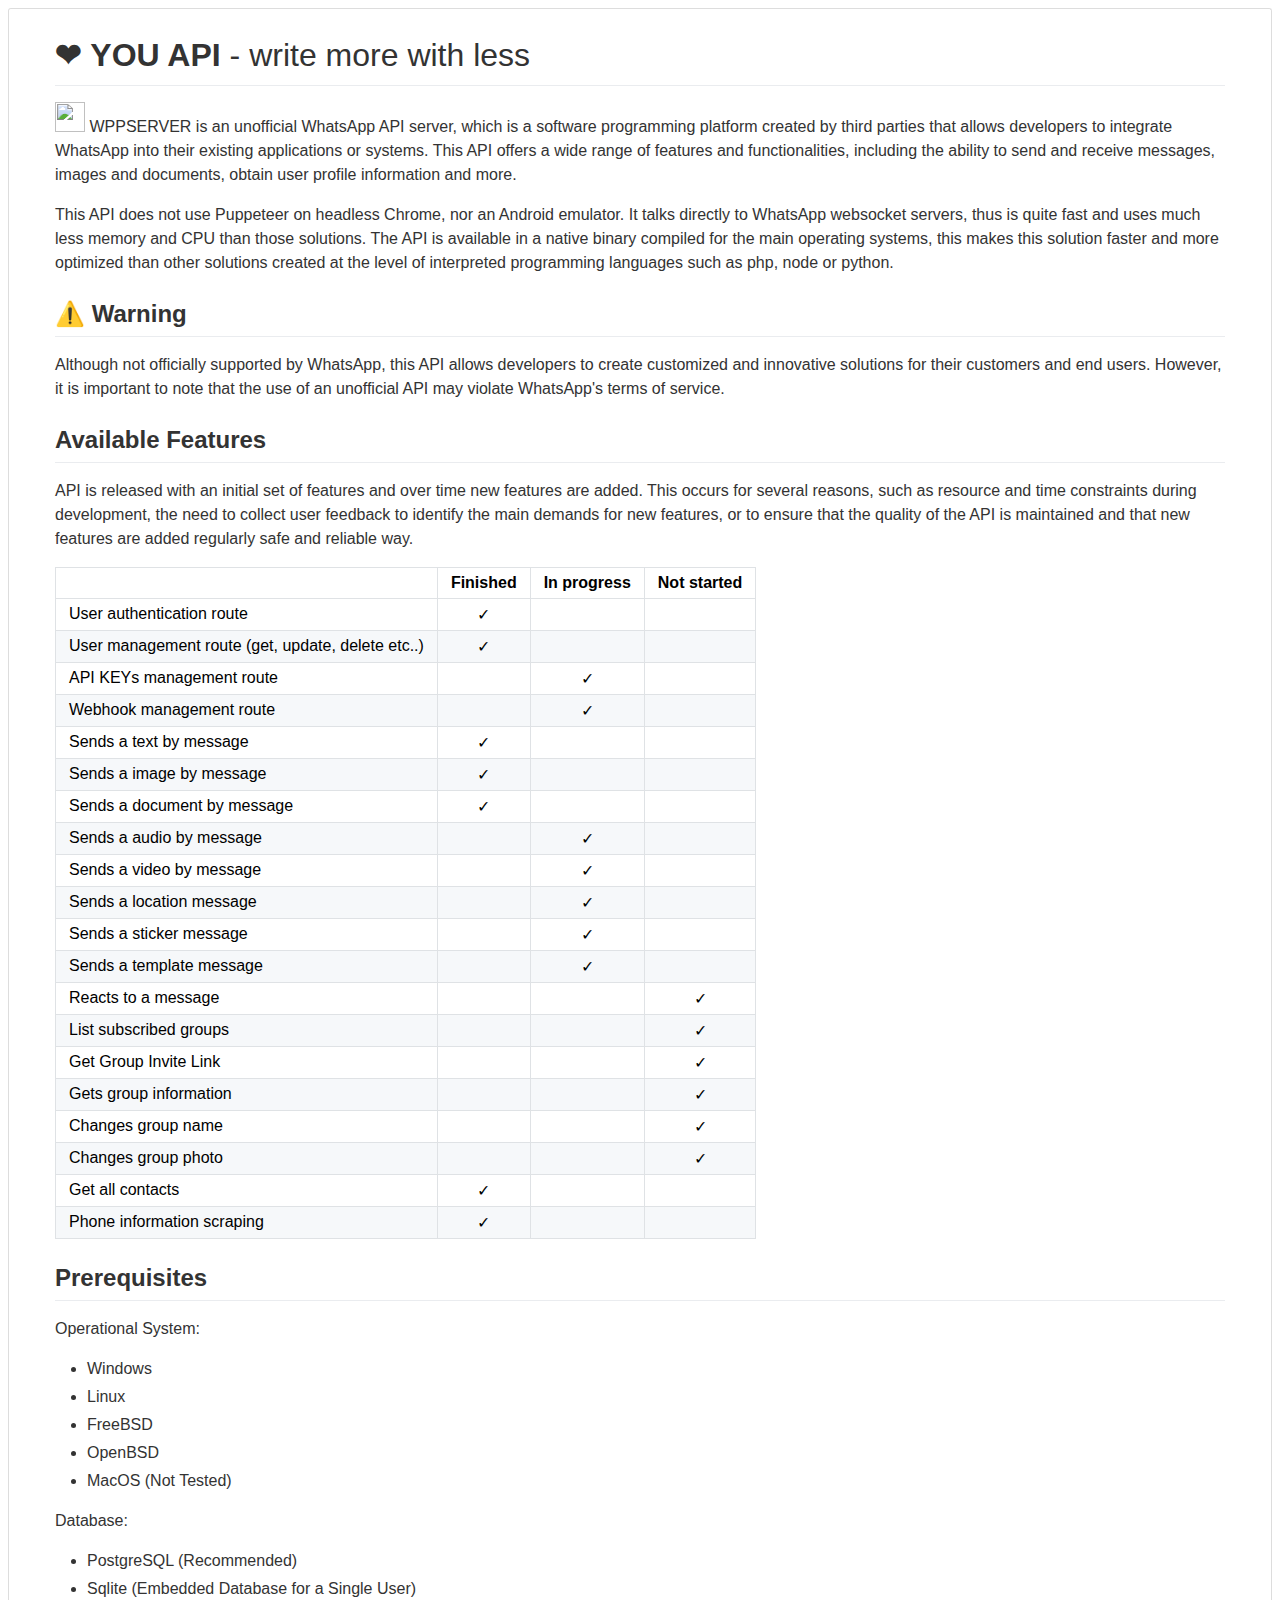
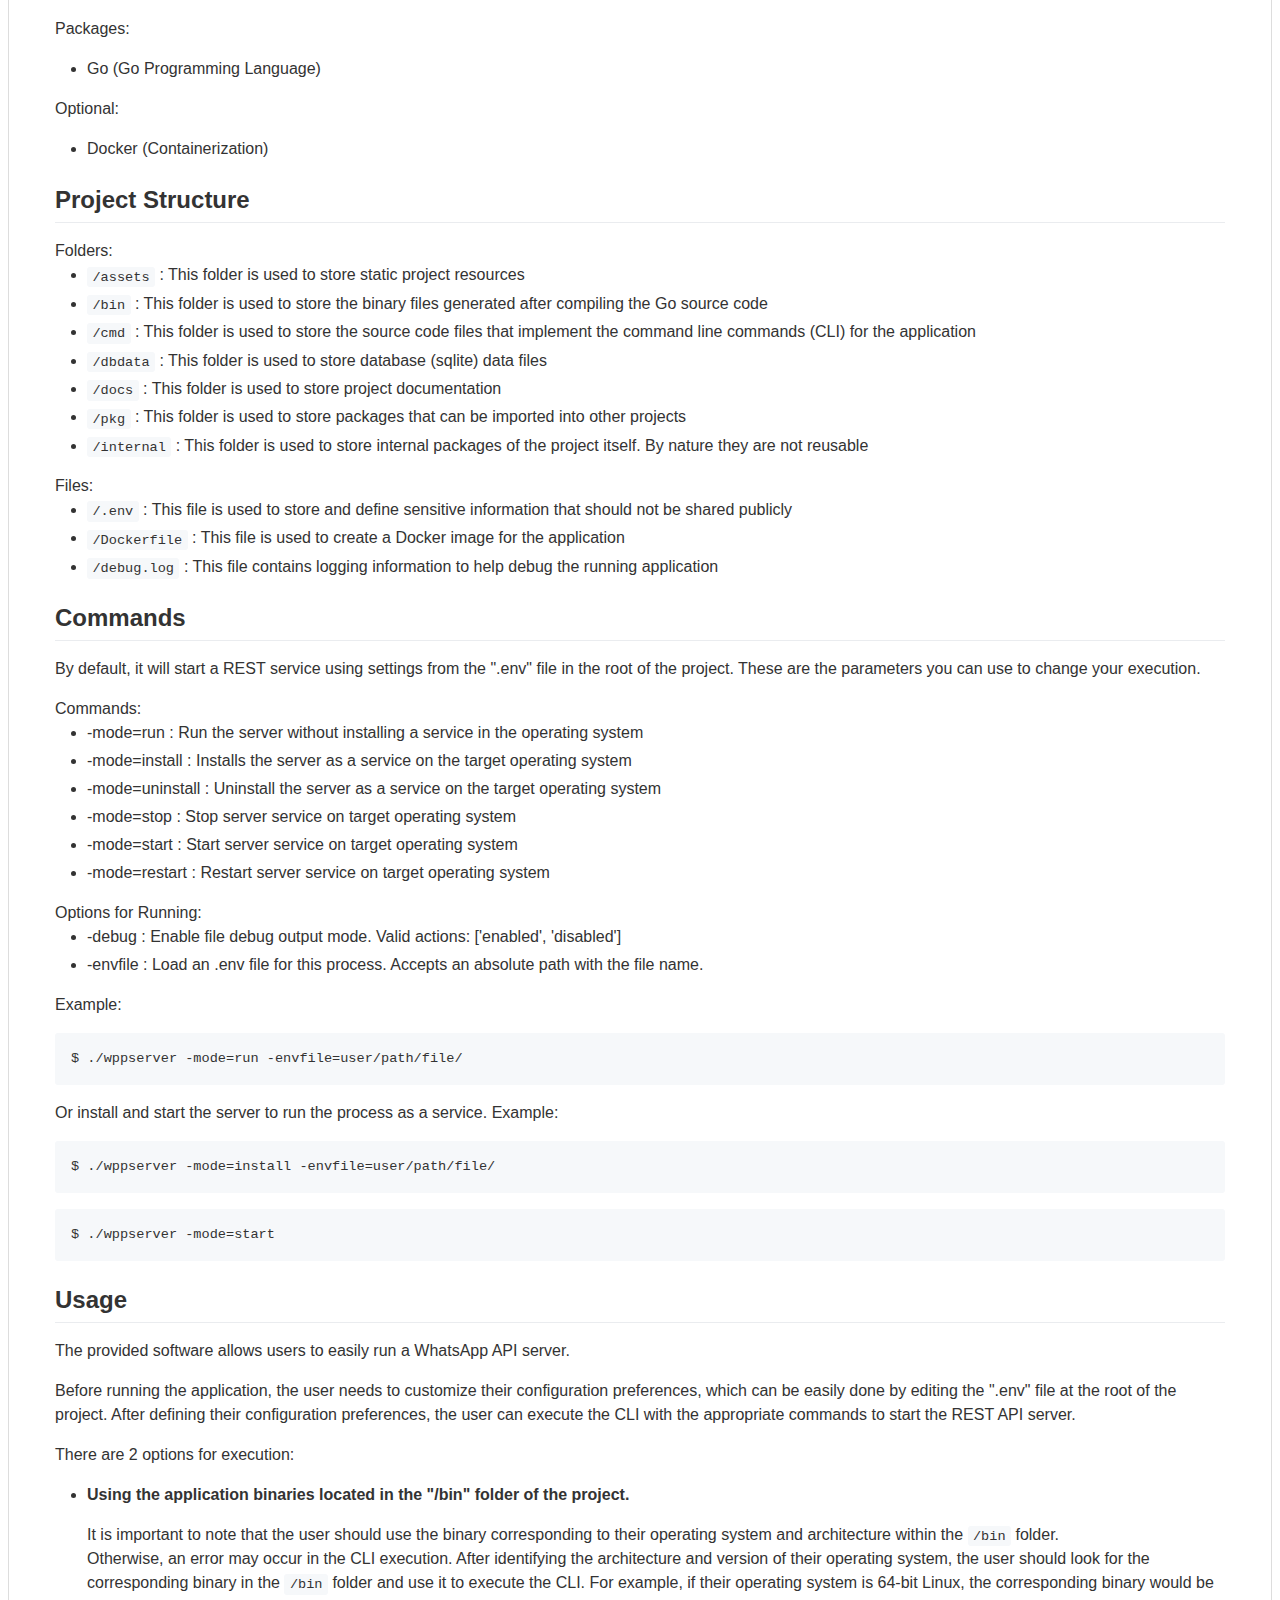
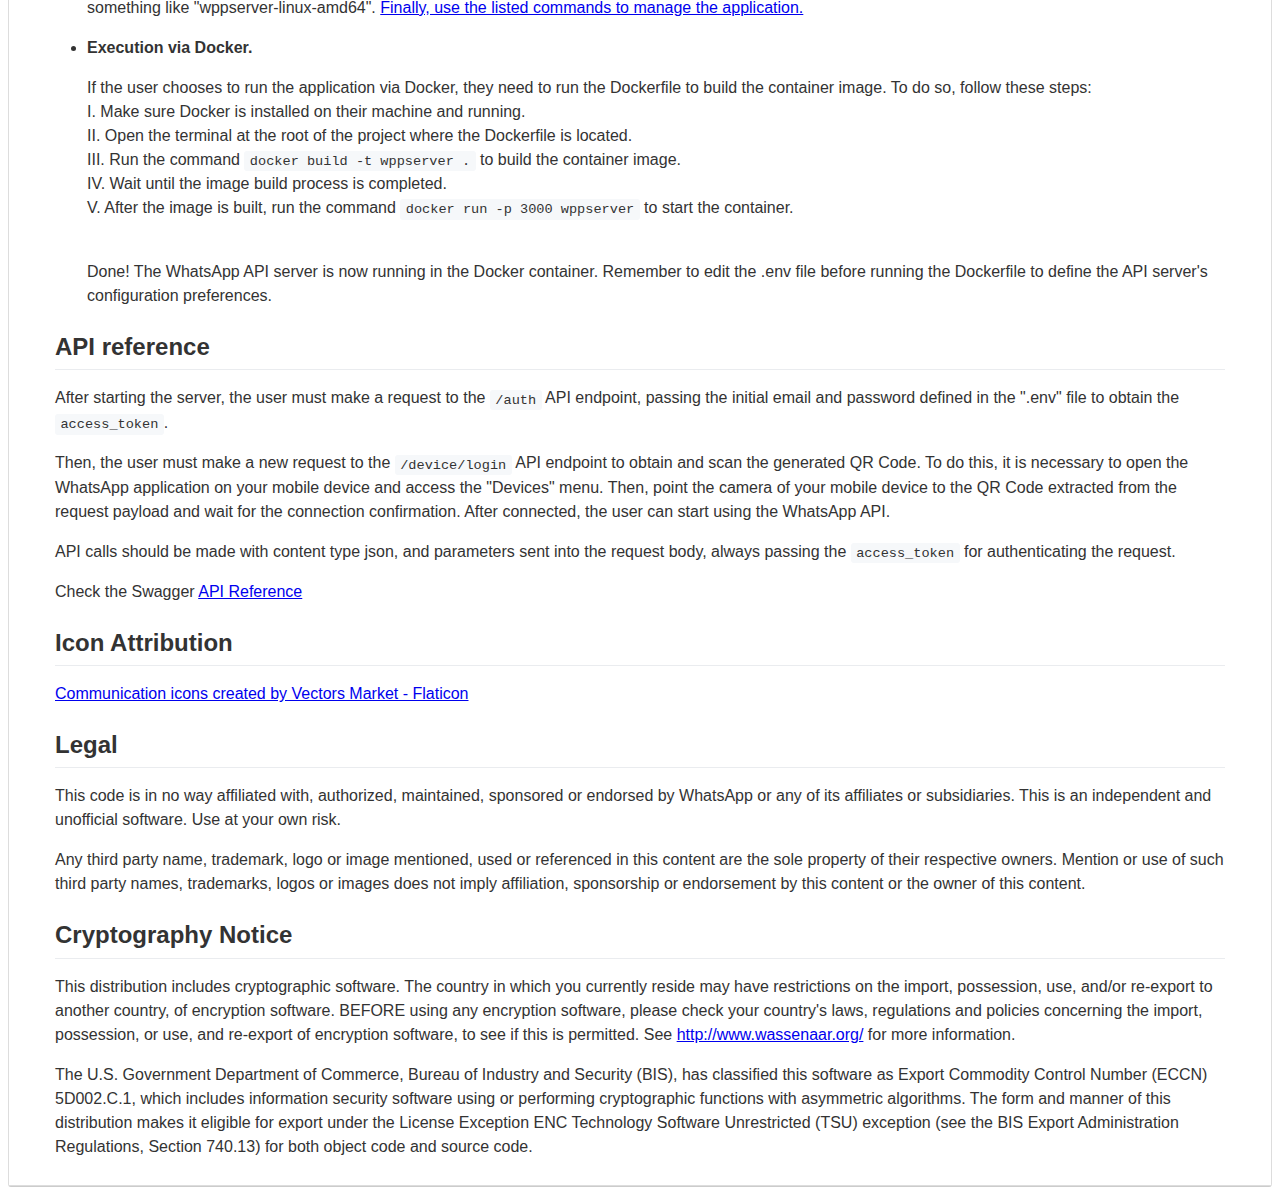
==== docs/index.html @ bceed8a9 "first commit" ====
<html>
<body>
<!-- ?xml version='1.0' encoding='UTF-8'? -->
<link href="./files/css/github-md.css" rel="stylesheet"/>
<link rel="icon" type="image/x-icon" href="./files/img/favicon.ico">
<meta charset="utf-8" content="text/html"/>
<div class="gist">
	<style class="formula-style">
		svg.gh-md-to-html-formula {
		fill: black;
		}
	</style>
	<div class="gist-file">
		<!-- This is the class that is responsible for the boxing! -->
		<div class="gist-data">
			<div class="js-gist-file-update-container js-task-list-container file-box">
				<div class="file" id="user-content-article-README">
					<div class="Box-body readme blob js-code-block-container p-5 p-xl-6" id="user-content-file-docker-image-pull-md-readme" style="margin-left: 40px; margin-right: 40px; margin-top: 20px; margin-bottom: 20px">
						<article class="markdown-body entry-content container-lg" itemprop="text">
							<h1 id="user-content-wppserver" style="font-weight: 800;">
								<a aria-hidden="true" class="anchor" href="#user-content-wppserver" id="user-content-wppserver" name="user-content-wppserver"><span aria-hidden="true" class="octicon octicon-link"></span></a>❤ YOU API <span style="font-weight: 300;"> - write more with less</span>
							</h1>
							<p><a href="./files/img/favicon.ico" rel="noopener noreferrer" target="_blank"><img src="./files/img/favicon.ico" style="max-width:100%; max-height: 512px;" width="30"/></a> WPPSERVER is an unofficial WhatsApp API server, which is a software programming platform created by third parties that allows developers to integrate WhatsApp into their existing applications or systems. This API offers a wide range of features and functionalities, including the ability to send and receive messages, images and documents, obtain user profile information and more.
							</p>
							<p>This API does not use Puppeteer on headless Chrome, nor an Android emulator. It talks directly to WhatsApp websocket servers, thus is quite fast and uses much less memory and CPU than those solutions. The API is available in a native binary compiled for the main operating systems, this makes this solution faster and more optimized than other solutions created at the level of interpreted programming languages such as php, node or python.
							</p>
							<h2 id="user-content-ezf3weaa2uhg9u52fwkic-warning">
								<a aria-hidden="true" class="anchor" href="#user-content-ezf3weaa2uhg9u52fwkic-warning" id="user-content-ezf3weaa2uhg9u52fwkic-warning" name="user-content-ezf3weaa2uhg9u52fwkic-warning"><span aria-hidden="true" class="octicon octicon-link"></span></a>⚠️ Warning
							</h2>
							<p>Although not officially supported by WhatsApp, this API allows developers to create customized and innovative solutions for their customers and end users. However, it is important to note that the use of an unofficial API may violate WhatsApp's terms of service.</p>
							<h2 id="user-content-available-endpoints">
								<a aria-hidden="true" class="anchor" href="#user-content-available-endpoints" id="user-content-available-endpoints" name="user-content-available-endpoints"><span aria-hidden="true" class="octicon octicon-link"></span></a>Available Features
							</h2>
							<p>API is released with an initial set of features and over time new features are added. This occurs for several reasons, such as resource and time constraints during development, the need to collect user feedback to identify the main demands for new features, or to ensure that the quality of the API is maintained and that new features are added regularly safe and reliable way.</p>
							<table>
								<thead>
								<tr>
									<th></th>
									<th>Finished</th>
									<th>In progress</th>
									<th>Not started</th>
								</tr>	</thead>	<tbody>	<tr>
									<td>User authentication route</td>
									<td style="text-align:center">✓</td>
									<td style="text-align:center"></td>
									<td style="text-align:center"></td>
								</tr>
								<tr>
									<td>User management route (get, update, delete etc..)</td>
									<td style="text-align:center">✓</td>
									<td style="text-align:center"></td>
									<td style="text-align:center"></td>
								</tr>
								<tr>
									<td>API KEYs management route</td>
									<td style="text-align:center"></td>
									<td style="text-align:center">✓</td>
									<td style="text-align:center"></td>
								</tr>
								<tr>
									<td>Webhook&nbsp;management route</td>
									<td style="text-align:center"></td>
									<td style="text-align:center">✓</td>
									<td style="text-align:center"><br></td>
								</tr>
								<tr>
									<td>Sends a text by message<br></td>
									<td style="text-align:center">✓</td>
									<td style="text-align:center"></td>
									<td style="text-align:center"></td>
								</tr>
								<tr>
									<td>Sends a image by message<br></td>
									<td style="text-align:center">✓</td>
									<td style="text-align:center"></td>
									<td style="text-align:center"></td>
								</tr>
								<tr>
									<td>Sends a document by message<br></td>
									<td style="text-align:center">✓</td>
									<td style="text-align:center"></td>
									<td style="text-align:center"></td>
								</tr>
								<tr>
									<td>Sends a audio by message</td>
									<td style="text-align:center"></td>
									<td style="text-align:center">✓</td>
									<td style="text-align:center"></td>
								</tr>
								<tr>
									<td>Sends a video by message</td>
									<td style="text-align:center"></td>
									<td style="text-align:center">✓</td>
									<td style="text-align:center"></td>
								</tr>
								<tr>
									<td>Sends a location message</td>
									<td style="text-align:center"></td>
									<td style="text-align:center">✓</td>
									<td style="text-align:center"></td>
								</tr>
								<tr>
									<td>Sends a sticker message</td>
									<td style="text-align:center"></td>
									<td style="text-align:center">✓</td>
									<td style="text-align:center"></td>
								</tr>
								<tr>
									<td>Sends a template message</td>
									<td style="text-align:center"></td>
									<td style="text-align:center">✓</td>
									<td style="text-align:center"></td>
								</tr>
								<tr>
									<td>Reacts to a message</td>
									<td style="text-align:center"></td>
									<td style="text-align:center"></td>
									<td style="text-align:center">✓</td>
								</tr>
								<tr>
									<td>List subscribed groups</td>
									<td style="text-align:center"></td>
									<td style="text-align:center"></td>
									<td style="text-align:center">✓</td>
								</tr>
								<tr>
									<td>Get Group Invite Link</td>
									<td style="text-align:center"></td>
									<td style="text-align:center"></td>
									<td style="text-align:center">✓</td>
								</tr>
								<tr>
									<td>Gets group information</td>
									<td style="text-align:center"></td>
									<td style="text-align:center"></td>
									<td style="text-align:center">✓</td>
								</tr>
								<tr>
									<td>Changes group name</td>
									<td style="text-align:center"></td>
									<td style="text-align:center"></td>
									<td style="text-align:center">✓</td>
								</tr>
								<tr>
									<td>Changes group photo</td>
									<td style="text-align:center"></td>
									<td style="text-align:center"></td>
									<td style="text-align:center">✓</td>
								</tr>
								<tr>
									<td>Get all contacts</td>
									<td style="text-align:center">✓</td>
									<td style="text-align:center"></td>
									<td style="text-align:center"></td>
								</tr>
								<tr>
									<td>Phone information scraping</td>
									<td style="text-align:center">✓</td>
									<td style="text-align:center"></td>
									<td style="text-align:center"></td>
								</tr>
								<tbody>
							</table>
							<h2 id="user-content-prerequisites">
								<a aria-hidden="true" class="anchor" href="#user-content-prerequisites" id="user-content-prerequisites" name="user-content-prerequisites"><span aria-hidden="true" class="octicon octicon-link"></span></a>Prerequisites
							</h2>
							<p>Operational System:</p>
							<ul>
								<li>Windows</li>
								<li>Linux</li>
								<li>FreeBSD</li>
								<li>OpenBSD</li>
								<li>MacOS (Not Tested)</li>
							</ul>
							<p>Database:</p>
							<ul>
								<li>PostgreSQL (Recommended)</li>
								<li>Sqlite (Embedded Database for a Single User)</li>
							</ul>
							<p>Packages:</p>
							<ul>
								<li>Go (Go Programming Language)</li>
							</ul>
							<p>Optional:</p>
							<ul>
								<li>Docker (Containerization)</li>
							</ul>

							<h2 id="user-content-structure">
								<a aria-hidden="true" class="anchor" href="#user-content-structure" id="user-content-structure" name="user-content-structure"><span aria-hidden="true" class="octicon octicon-link"></span></a>Project Structure
							</h2>
							Folders:
							<ul>
								<li><code>/assets</code> : This folder is used to store static project resources</li>
								<li><code>/bin</code> : This folder is used to store the binary files generated after compiling the Go source code</li>
								<li><code>/cmd</code> : This folder is used to store the source code files that implement the command line commands (CLI) for the application</li>
								
								<li><code>/dbdata</code> : This folder is used to store database (sqlite) data files</li>
								<li><code>/docs</code> : This folder is used to store project documentation</li>
								<li><code>/pkg</code> : This folder is used to store packages that can be imported into other projects</li>
								<li><code>/internal</code> : This folder is used to store internal packages of the project itself. By nature they are not reusable</li>
							</ul>
							Files:
							<ul>
								<li><code>/.env</code> : This file is used to store and define sensitive information that should not be shared publicly</li>
								<li><code>/Dockerfile</code> : This file is used to create a Docker image for the application</li>
								<li><code>/debug.log</code> : This file contains logging information to help debug the running application</li>
							</ul>
							
							<h2 id="user-content-run">
								<a aria-hidden="true" class="anchor" href="#user-content-run" id="user-content-run" name="user-content-run"><span aria-hidden="true" class="octicon octicon-link"></span></a>Commands
							</h2>
							<p>By default, it will start a REST service using settings from the ".env" file in the root of the project.
								These are the parameters you can use to change your execution.
							</p>
							Commands:
							<ul>
								<li>-mode=run : Run the server without installing a service in the operating system</li>
								<li>-mode=install : Installs the server as a service on the target operating system</li>
								<li>-mode=uninstall : Uninstall the server as a service on the target operating system</li>
								
								<li>-mode=stop : Stop server service on target operating system</li>
								<li>-mode=start : Start server service on target operating system</li>
								<li>-mode=restart : Restart server service on target operating system</li>
							</ul>
							Options for Running:
							<ul>
								<li>-debug : Enable file debug output mode. Valid actions: ['enabled', 'disabled']</li>
								<li>-envfile : Load an .env file for this process. Accepts an absolute path with the file name.</li>
							</ul>							<p>Example:</p>
							<pre><code>$ ./wppserver -mode=run -envfile=user/path/file/</code></pre>
							<p>Or install and start the server to run the process as a service. Example:</p>
							<pre><code>$ ./wppserver -mode=install -envfile=user/path/file/</code></pre>
							<pre><code>$ ./wppserver -mode=start</code></pre>
							<h2 id="user-content-usage">
								<a aria-hidden="true" class="anchor" href="#user-content-usage" id="user-content-usage" name="user-content-usage"><span aria-hidden="true" class="octicon octicon-link"></span></a>Usage
							</h2>
							<p>The provided software allows users to easily run a WhatsApp API server.</p>
							<p>Before running the application, the user needs to customize their configuration preferences, which can be easily done by editing the ".env" file at the root of the project. After defining their configuration preferences, the user can execute the CLI with the appropriate commands to start the REST API server.</p>
							<p>There are 2 options for execution:</p>
							<ul>
								<li><p><strong>Using the application binaries located in the "/bin" folder of the project.</strong></p>
								It is important to note that the user should use the binary corresponding to their operating system and architecture within the <code>/bin</code> folder. </br> Otherwise, an error may occur in the CLI execution. After identifying the architecture and version of their operating system, the user should look for the corresponding binary in the <code>/bin</code> folder and use it to execute the CLI. For example, if their operating system is 64-bit Linux, the corresponding binary would be something like "wppserver-linux-amd64". <a href="#user-content-run">Finally, use the listed commands to manage the application.</a></li>
								<li><p><strong>Execution via Docker.</strong></p>
								If the user chooses to run the application via Docker, they need to run the Dockerfile to build the container image. To do so, follow these steps: </br> 
								I. Make sure Docker is installed on their machine and running.</br>
								II. Open the terminal at the root of the project where the Dockerfile is located.</br>
								III. Run the command <code>docker build -t wppserver .</code> to build the container image.</br>
								IV. Wait until the image build process is completed.</br>
								V. After the image is built, run the command <code>docker run -p 3000 wppserver</code> to start the container.</br>
								<br>
								<p>Done! The WhatsApp API server is now running in the Docker container.
								Remember to edit the .env file before running the Dockerfile to define the API server's configuration preferences.</p>
								</li>
							</ul>
							<h2 id="user-content-api-reference">
								<a aria-hidden="true" class="anchor" href="#user-content-api-reference" id="user-content-api-reference" name="user-content-api-reference"><span aria-hidden="true" class="octicon octicon-link"></span></a>API reference
							</h2>
							<p>After starting the server, the user must make a request to the <code>/auth</code> API endpoint, passing the initial email and password defined in the ".env" file to obtain the <code>access_token</code>.</p>
							<p>Then, the user must make a new request to the <code>/device/login</code> API endpoint to obtain and scan the generated QR Code. To do this, it is necessary to open the WhatsApp application on your mobile device and access the "Devices" menu. Then, point the camera of your mobile device to the QR Code extracted from the request payload and wait for the connection confirmation. After connected, the user can start using the WhatsApp API.</p>
							<p>API calls should be made with content type json, and parameters sent into the
								request body, always passing the <code>access_token</code> for authenticating the request.
							</p>
							<p>Check the Swagger <a target="black" href="./api/index.html">API Reference</a></p>
							<h2 id="user-content-icon-attribution">
								<a aria-hidden="true" class="anchor" href="#user-content-icon-attribution" id="user-content-icon-attribution" name="user-content-icon-attribution"><span aria-hidden="true" class="octicon octicon-link"></span></a>Icon Attribution
							</h2>
							<p><a href="https://www.flaticon.com/free-icons/communication" rel="nofollow">Communication icons created by Vectors Market -
								Flaticon</a>
							</p>
							<h2 id="user-content-legal">
								<a aria-hidden="true" class="anchor" href="#user-content-legal" id="user-content-legal" name="user-content-legal"><span aria-hidden="true" class="octicon octicon-link"></span></a>Legal
							</h2>
							<p>This code is in no way affiliated with, authorized, maintained, sponsored or
								endorsed by WhatsApp or any of its affiliates or subsidiaries. This is an
								independent and unofficial software. Use at your own risk.
							</p>
							<p>
							Any third party name, trademark, logo or image mentioned, used or referenced in this content are the sole property of their respective owners. 
							Mention or use of such third party names, trademarks, logos or images does not imply affiliation, sponsorship or endorsement by this content or the owner of this content.
							</p>
							<h2 id="user-content-cryptography-notice">
								<a aria-hidden="true" class="anchor" href="#user-content-cryptography-notice" id="user-content-cryptography-notice" name="user-content-cryptography-notice"><span aria-hidden="true" class="octicon octicon-link"></span></a>Cryptography Notice
							</h2>
							<p>This distribution includes cryptographic software. The country in which you
								currently reside may have restrictions on the import, possession, use, and/or
								re-export to another country, of encryption software. BEFORE using any
								encryption software, please check your country's laws, regulations and policies
								concerning the import, possession, or use, and re-export of encryption
								software, to see if this is permitted. See
								<a href="http://www.wassenaar.org/" rel="nofollow">http://www.wassenaar.org/</a> for more information.
							</p>
							<p>The U.S. Government Department of Commerce, Bureau of Industry and Security
								(BIS), has classified this software as Export Commodity Control Number (ECCN)
								5D002.C.1, which includes information security software using or performing
								cryptographic functions with asymmetric algorithms. The form and manner of this
								distribution makes it eligible for export under the License Exception ENC
								Technology Software Unrestricted (TSU) exception (see the BIS Export
								Administration Regulations, Section 740.13) for both object code and source
								code.
							</p>
						</article>
					</div>
				</div>
			</div>
		</div>
	</div>
</div>
---- docs/files/css/github-md.css ----
@charset "utf-8"; .gist{font-size:16px;color:#333;text-align:left;/*!* GitHub Light v0.4.1 * Copyright(c) 2012 - 2017 GitHub,Inc. * Licensed under MIT(https://github.com/primer/github-syntax-theme-generator/blob/master/LICENSE) */ direction:ltr}.gist .markdown-body{font-family:-apple-system,BlinkMacSystemFont,Segoe UI,Helvetica,Arial,sans-serif,Apple Color Emoji,Segoe UI Emoji;font-size:16px;line-height:1.5;word-wrap:break-word}.gist .markdown-body kbd{display:inline-block;padding:3px 5px;font:11px SFMono-Regular,Consolas,Liberation Mono,Menlo,monospace;line-height:10px;color:#444d56;vertical-align:middle;background-color:#fafbfc;border:1px solid #d1d5da;border-radius:3px;box-shadow:inset 0 -1px 0 #d1d5da}.gist .markdown-body:before{display:table;content:""}.gist .markdown-body:after{display:table;clear:both;content:""}.gist .markdown-body>:first-child{margin-top:0 !important}.gist .markdown-body>:last-child{margin-bottom:0 !important}.gist .markdown-body a:not([href]){color:inherit;text-decoration:none}.gist .markdown-body .absent{color:#cb2431}.gist .markdown-body .anchor{float:left;padding-right:4px;margin-left:-20px;line-height:1}.gist .markdown-body .anchor:focus{outline:none}.gist .markdown-body blockquote,.gist .markdown-body details,.gist .markdown-body dl,.gist .markdown-body ol,.gist .markdown-body p,.gist .markdown-body pre,.gist .markdown-body table,.gist .markdown-body ul{margin-top:0;margin-bottom:16px}.gist .markdown-body hr{height:.25em;padding:0;margin:24px 0;background-color:#e1e4e8;border:0}.gist .markdown-body blockquote{padding:0 1em;color:#6a737d;border-left:.25em solid #dfe2e5}.gist .markdown-body blockquote>:first-child{margin-top:0}.gist .markdown-body blockquote>:last-child{margin-bottom:0}.gist .markdown-body h1,.gist .markdown-body h2,.gist .markdown-body h3,.gist .markdown-body h4,.gist .markdown-body h5,.gist .markdown-body h6{margin-top:24px;margin-bottom:16px;font-weight:600;line-height:1.25}.gist .markdown-body h1 .octicon-link,.gist .markdown-body h2 .octicon-link,.gist .markdown-body h3 .octicon-link,.gist .markdown-body h4 .octicon-link,.gist .markdown-body h5 .octicon-link,.gist .markdown-body h6 .octicon-link{color:#1b1f23;vertical-align:middle;visibility:hidden}.gist .markdown-body h1:hover .anchor,.gist .markdown-body h2:hover .anchor,.gist .markdown-body h3:hover .anchor,.gist .markdown-body h4:hover .anchor,.gist .markdown-body h5:hover .anchor,.gist .markdown-body h6:hover .anchor{text-decoration:none}.gist .markdown-body h1:hover .anchor .octicon-link,.gist .markdown-body h2:hover .anchor .octicon-link,.gist .markdown-body h3:hover .anchor .octicon-link,.gist .markdown-body h4:hover .anchor .octicon-link,.gist .markdown-body h5:hover .anchor .octicon-link,.gist .markdown-body h6:hover .anchor .octicon-link{visibility:visible}.gist .markdown-body h1 code,.gist .markdown-body h1 tt,.gist .markdown-body h2 code,.gist .markdown-body h2 tt,.gist .markdown-body h3 code,.gist .markdown-body h3 tt,.gist .markdown-body h4 code,.gist .markdown-body h4 tt,.gist .markdown-body h5 code,.gist .markdown-body h5 tt,.gist .markdown-body h6 code,.gist .markdown-body h6 tt{font-size:inherit}.gist .markdown-body h1{font-size:2em}.gist .markdown-body h1,.gist .markdown-body h2{padding-bottom:.3em;border-bottom:1px solid #eaecef}.gist .markdown-body h2{font-size:1.5em}.gist .markdown-body h3{font-size:1.25em}.gist .markdown-body h4{font-size:1em}.gist .markdown-body h5{font-size:.875em}.gist .markdown-body h6{font-size:.85em;color:#6a737d}.gist .markdown-body ol,.gist .markdown-body ul{padding-left:2em}.gist .markdown-body ol.no-list,.gist .markdown-body ul.no-list{padding:0;list-style-type:none}.gist .markdown-body ol ol,.gist .markdown-body ol ul,.gist .markdown-body ul ol,.gist .markdown-body ul ul{margin-top:0;margin-bottom:0}.gist .markdown-body li{word-wrap:break-all}.gist .markdown-body li>p{margin-top:16px}.gist .markdown-body li+li{margin-top:.25em}.gist .markdown-body dl{padding:0}.gist .markdown-body dl dt{padding:0;margin-top:16px;font-size:1em;font-style:italic;font-weight:600}.gist .markdown-body dl dd{padding:0 16px;margin-bottom:16px}.gist .markdown-body table{display:block;width:100%;overflow:auto}.gist .markdown-body table th{font-weight:600}.gist .markdown-body table td,.gist .markdown-body table th{padding:6px 13px;border:1px solid #dfe2e5}.gist .markdown-body table tr{background-color:#fff;border-top:1px solid #c6cbd1}.gist .markdown-body table tr:nth-child(2n){background-color:#f6f8fa}.gist .markdown-body table img{background-color:initial}.gist .markdown-body img{max-width:100%;box-sizing:initial;background-color:#fff}.gist .markdown-body img[align=right]{padding-left:20px}.gist .markdown-body img[align=left]{padding-right:20px}.gist .markdown-body .emoji{max-width:none;vertical-align:text-top;background-color:initial}.gist .markdown-body span.frame{display:block;overflow:hidden}.gist .markdown-body span.frame>span{display:block;float:left;width:auto;padding:7px;margin:13px 0 0;overflow:hidden;border:1px solid #dfe2e5}.gist .markdown-body span.frame span img{display:block;float:left}.gist .markdown-body span.frame span span{display:block;padding:5px 0 0;clear:both;color:#24292e}.gist .markdown-body span.align-center{display:block;overflow:hidden;clear:both}.gist .markdown-body span.align-center>span{display:block;margin:13px auto 0;overflow:hidden;text-align:center}.gist .markdown-body span.align-center span img{margin:0 auto;text-align:center}.gist .markdown-body span.align-right{display:block;overflow:hidden;clear:both}.gist .markdown-body span.align-right>span{display:block;margin:13px 0 0;overflow:hidden;text-align:right}.gist .markdown-body span.align-right span img{margin:0;text-align:right}.gist .markdown-body span.float-left{display:block;float:left;margin-right:13px;overflow:hidden}.gist .markdown-body span.float-left span{margin:13px 0 0}.gist .markdown-body span.float-right{display:block;float:right;margin-left:13px;overflow:hidden}.gist .markdown-body span.float-right>span{display:block;margin:13px auto 0;overflow:hidden;text-align:right}.gist .markdown-body code,.gist .markdown-body tt{padding:.2em .4em;margin:0;font-size:85%;background-color:#f6f8fa;border-radius:3px}.gist .markdown-body code br,.gist .markdown-body tt br{display:none}.gist .markdown-body del code{text-decoration:inherit}.gist .markdown-body pre{word-wrap:normal}.gist .markdown-body pre>code{padding:0;margin:0;font-size:100%;word-break:normal;white-space:pre;background:transparent;border:0}.gist .markdown-body .highlight{margin-bottom:16px}.gist .markdown-body .highlight pre{margin-bottom:0;word-break:normal}.gist .markdown-body .highlight pre,.gist .markdown-body pre{padding:16px;overflow:auto;font-size:85%;line-height:1.45;background-color:#f6f8fa;border-radius:3px}.gist .markdown-body pre code,.gist .markdown-body pre tt{display:inline;max-width:auto;padding:0;margin:0;overflow:visible;line-height:inherit;word-wrap:normal;background-color:#f6f8fa;border:0}.gist .markdown-body .csv-data td,.gist .markdown-body .csv-data th{padding:5px;overflow:hidden;font-size:12px;line-height:1;text-align:left;white-space:nowrap}.gist .markdown-body .csv-data .blob-num{padding:10px 8px 9px;text-align:right;background:#fff;border:0}.gist .markdown-body .csv-data tr{border-top:0}.gist .markdown-body .csv-data th{font-weight:600;background:#f6f8fa;border-top:0}.gist .pl-c{color:#6a737d}.gist .pl-c1,.gist .pl-s .pl-v{color:#005cc5}.gist .pl-e,.gist .pl-en{color:#6f42c1}.gist .pl-s .pl-s1,.gist .pl-smi{color:#24292e}.gist .pl-ent{color:#22863a}.gist .pl-k{color:#d73a49}.gist .pl-pds,.gist .pl-s,.gist .pl-s .pl-pse .pl-s1,.gist .pl-sr,.gist .pl-sr .pl-cce,.gist .pl-sr .pl-sra,.gist .pl-sr .pl-sre{color:#032f62}.gist .pl-smw,.gist .pl-v{color:#e36209}.gist .pl-bu{color:#b31d28}.gist .pl-ii{color:#fafbfc;background-color:#b31d28}.gist .pl-c2{color:#fafbfc;background-color:#d73a49}.gist .pl-c2:before{content:"^M"}.gist .pl-sr .pl-cce{font-weight:700;color:#22863a}.gist .pl-ml{color:#735c0f}.gist .pl-mh,.gist .pl-mh .pl-en,.gist .pl-ms{font-weight:700;color:#005cc5}.gist .pl-mi{font-style:italic;color:#24292e}.gist .pl-mb{font-weight:700;color:#24292e}.gist .pl-md{color:#b31d28;background-color:#ffeef0}.gist .pl-mi1{color:#22863a;background-color:#f0fff4}.gist .pl-mc{color:#e36209;background-color:#ffebda}.gist .pl-mi2{color:#f6f8fa;background-color:#005cc5}.gist .pl-mdr{font-weight:700;color:#6f42c1}.gist .pl-ba{color:#586069}.gist .pl-sg{color:#959da5}.gist .pl-corl{text-decoration:underline;color:#032f62}.gist .breadcrumb{font-size:16px;color:#586069}.gist .breadcrumb .separator{white-space:pre-wrap}.gist .breadcrumb .separator:after,.gist .breadcrumb .separator:before{content:" "}.gist .breadcrumb strong.final-path{color:#24292e}.gist strong{font-weight:bolder}.gist .editor-abort{display:inline;font-size:14px}.gist .blob-interaction-bar{position:relative;background-color:#f2f2f2;border-bottom:1px solid #e5e5e5}.gist .blob-interaction-bar:before{display:table;content:""}.gist .blob-interaction-bar:after{display:table;clear:both;content:""}.gist .blob-interaction-bar .octicon-search{position:absolute;top:10px;left:10px;font-size:12px;color:#586069}.gist .blob-filter{width:100%;padding:4px 20px 5px 30px;font-size:12px;border:0;border-radius:0;outline:none}.gist .blob-filter:focus{outline:none}.gist .html-blob{margin-bottom:15px}.gist .TagsearchPopover{width:inherit;max-width:600px}.gist .TagsearchPopover-content{max-height:300px}.gist .TagsearchPopover-list .TagsearchPopover-list-item:hover{background-color:#f6f8fa}.gist .TagsearchPopover-list .TagsearchPopover-list-item .TagsearchPopover-item:hover{text-decoration:none}.gist .TagsearchPopover-list .blob-code-inner{white-space:pre-wrap}.gist .linejump .linejump-input{width:340px;background-color:#fafbfc}.gist .linejump .btn,.gist .linejump .linejump-input{padding:10px 15px;font-size:16px}.gist .CopyBlock{line-height:20px;cursor:pointer}.gist .CopyBlock .octicon-clippy{display:none}.gist .CopyBlock:active,.gist .CopyBlock:focus,.gist .CopyBlock:hover{background-color:#fff;outline:none}.gist .CopyBlock:active .octicon-clippy,.gist .CopyBlock:focus .octicon-clippy,.gist .CopyBlock:hover .octicon-clippy{display:inline-block}.gist .blob-wrapper{overflow-x:auto;overflow-y:hidden}.gist .page-blob.height-full .blob-wrapper{overflow-y:auto}.gist .page-edit-blob.height-full .CodeMirror{height:300px}.gist .page-edit-blob.height-full .CodeMirror,.gist .page-edit-blob.height-full .CodeMirror-scroll{display:flex;flex-direction:column;flex:1 1 auto}.gist .blob-wrapper-embedded{max-height:240px;overflow-y:auto}.gist .diff-table{width:100%;border-collapse:initial}.gist .diff-table .line-comments{padding:10px;vertical-align:top;border-top:1px solid #e1e4e8}.gist .diff-table .line-comments:first-child+.empty-cell{border-left-width:1px}.gist .diff-table tr:not(:last-child) .line-comments{border-top:1px solid #e1e4e8;border-bottom:1px solid #e1e4e8}.gist .blob-num{width:1%;min-width:50px;padding-right:10px;padding-left:10px;font-family:SFMono-Regular,Consolas,Liberation Mono,Menlo,monospace;font-size:12px;line-height:20px;color:rgba(27,31,35,.3);text-align:right;white-space:nowrap;vertical-align:top;cursor:pointer;-webkit-user-select:none;-moz-user-select:none;-ms-user-select:none;user-select:none}.gist .blob-num:hover{color:rgba(27,31,35,.6)}.gist .blob-num:before{content:attr(data-line-number)}.gist .blob-num.non-expandable{cursor:default}.gist .blob-num.non-expandable:hover{color:rgba(27,31,35,.3)}.gist .blob-code{position:relative;padding-right:10px;padding-left:10px;line-height:20px;vertical-align:top}.gist .blob-code-inner{overflow:visible;font-family:SFMono-Regular,Consolas,Liberation Mono,Menlo,monospace;font-size:12px;color:#24292e;word-wrap:normal;white-space:pre}.gist .blob-code-inner .x-first{border-top-left-radius:.2em;border-bottom-left-radius:.2em}.gist .blob-code-inner .x-last{border-top-right-radius:.2em;border-bottom-right-radius:.2em}.gist .blob-code-inner.highlighted,.gist .blob-code-inner .highlighted{background-color:#fffbdd}.gist .blob-code-marker:before{padding-right:8px;content:attr(data-code-marker)}.gist .blob-code-marker-addition:before{content:"+ "}.gist .blob-code-marker-deletion:before{content:"- "}.gist .blob-code-marker-context:before{content:" "}.gist .soft-wrap .diff-table{table-layout:fixed}.gist .soft-wrap .blob-code{padding-left:18px;text-indent:-7px}.gist .soft-wrap .blob-code-inner{word-wrap:break-word;white-space:pre-wrap}.gist .soft-wrap .no-nl-marker{display:none}.gist .soft-wrap .add-line-comment{margin-left:-28px}.gist .blob-code-hunk,.gist .blob-num-expandable,.gist .blob-num-hunk{color:rgba(27,31,35,.7);vertical-align:middle}.gist .blob-num-expandable,.gist .blob-num-hunk{background-color:#dbedff}.gist .blob-code-hunk{padding-top:4px;padding-bottom:4px;background-color:#f1f8ff;border-width:1px 0}.gist .blob-expanded .blob-code,.gist .blob-expanded .blob-num{background-color:#fafbfc}.gist .blob-expanded+tr:not(.blob-expanded) .blob-code,.gist .blob-expanded+tr:not(.blob-expanded) .blob-num,.gist .blob-expanded .blob-num-hunk,.gist tr:not(.blob-expanded)+.blob-expanded .blob-code,.gist tr:not(.blob-expanded)+.blob-expanded .blob-num{border-top:1px solid #eaecef}.gist .blob-num-expandable{padding:0;font-size:12px;text-align:center}.gist .blob-num-expandable .diff-expander{display:block;width:auto;height:auto;padding:4px 11px 4px 10px;margin-right:-1px;color:#586069;cursor:pointer}.gist .blob-num-expandable .diff-expander .octicon{vertical-align:top}.gist .blob-num-expandable .directional-expander{display:block;width:auto;height:auto;margin-right:-1px;color:#586069;cursor:pointer}.gist .blob-num-expandable .single-expander{padding-top:4px;padding-bottom:4px}.gist .blob-num-expandable .diff-expander:hover,.gist .blob-num-expandable .directional-expander:hover{color:#fff;text-shadow:none;background-color:#0366d6;border-color:#0366d6}.gist .blob-code-addition{background-color:#e6ffed}.gist .blob-code-addition .x{color:#24292e;background-color:#acf2bd}.gist .blob-num-addition{background-color:#cdffd8;border-color:#bef5cb}.gist .blob-code-deletion{background-color:#ffeef0}.gist .blob-code-deletion .x{color:#24292e;background-color:#fdb8c0}.gist .blob-num-deletion{background-color:#ffdce0;border-color:#fdaeb7}.gist .is-selecting,.gist .is-selecting .blob-num{cursor:ns-resize !important}.gist .is-selecting .add-line-comment,.gist .is-selecting a{pointer-events:none;cursor:ns-resize !important}.gist .is-selecting .is-hovered .add-line-comment{opacity:0}.gist .is-selecting.file-diff-split,.gist .is-selecting.file-diff-split .blob-num{cursor:nwse-resize !important}.gist .is-selecting.file-diff-split .add-line-comment,.gist .is-selecting.file-diff-split .empty-cell,.gist .is-selecting.file-diff-split a{pointer-events:none;cursor:nwse-resize !important}.gist .selected-line{position:relative}.gist .selected-line:after{position:absolute;top:0;left:0;display:block;width:100%;height:100%;box-sizing:border-box;pointer-events:none;content:"";background:rgba(255,223,93,.2);mix-blend-mode:multiply}.gist .selected-line.selected-line-top:after{border-top:1px solid #ffd33d}.gist .selected-line.selected-line-bottom:after{border-bottom:1px solid #ffd33d}.gist .selected-line.selected-line-left:after,.gist .selected-line:first-child:after{border-left:1px solid #ffd33d}.gist .selected-line.selected-line-right:after,.gist .selected-line:last-child:after{border-right:1px solid #ffd33d}.gist .is-commenting .selected-line.blob-code:before{position:absolute;top:0;left:-1px;display:block;width:4px;height:100%;content:"";background:#0366d6}.gist .add-line-comment{position:relative;z-index:5;float:left;width:22px;height:22px;margin:-2px -10px -2px -20px;line-height:21px;color:#fff;text-align:center;text-indent:0;cursor:pointer;background-color:#0366d6;background-image:linear-gradient(#0372ef,#0366d6);border-radius:3px;box-shadow:0 1px 4px rgba(27,31,35,.15);opacity:0;transition:transform .1s ease-in-out;transform:scale(.8)}.gist .add-line-comment:hover{transform:scale(1)}.gist .add-line-comment:focus,.is-hovered .gist .add-line-comment{opacity:1}.gist .add-line-comment .octicon{vertical-align:text-top;pointer-events:none}.gist .add-line-comment.octicon-check{background:#333;opacity:1}.gist .inline-comment-form{border:1px solid #dfe2e5;border-radius:3px}.gist .inline-review-comment{margin-top:0 !important;margin-bottom:10px !important}.gist .inline-review-comment .gc:first-child+tr .blob-code,.gist .inline-review-comment .gc:first-child+tr .blob-num{padding-top:5px}.gist .inline-review-comment tr:last-child{border-bottom-right-radius:3px;border-bottom-left-radius:3px}.gist .inline-review-comment tr:last-child .blob-code,.gist .inline-review-comment tr:last-child .blob-num{padding-bottom:8px}.gist .inline-review-comment tr:last-child .blob-code:first-child,.gist .inline-review-comment tr:last-child .blob-num:first-child{border-bottom-left-radius:3px}.gist .inline-review-comment tr:last-child .blob-code:last-child,.gist .inline-review-comment tr:last-child .blob-num:last-child{border-bottom-right-radius:3px}.gist .timeline-inline-comments{width:100%;table-layout:fixed}.gist .show-inline-notes .inline-comments,.gist .timeline-inline-comments .inline-comments{display:table-row}.gist .inline-comments,.gist .inline-comments.is-collapsed{display:none}.gist .inline-comments .line-comments.is-collapsed{visibility:hidden}.gist .inline-comments .line-comments+.blob-num{border-left-width:1px}.gist .inline-comments .timeline-comment{margin-bottom:10px}.gist .comment-holder,.gist .inline-comments .inline-comment-form,.gist .inline-comments .inline-comment-form-container{max-width:780px}.gist .empty-cell+.line-comments,.gist .line-comments+.line-comments{border-left:1px solid #eaecef}.gist .inline-comment-form-container .inline-comment-form,.gist .inline-comment-form-container.open .inline-comment-form-actions{display:none}.gist .inline-comment-form-container .inline-comment-form-actions,.gist .inline-comment-form-container.open .inline-comment-form{display:block}.gist body.full-width .container,.gist body.full-width .container-lg,.gist body.full-width .container-xl,.gist body.split-diff .container,.gist body.split-diff .container-lg,.gist body.split-diff .container-xl{width:100%;max-width:none;padding-right:20px;padding-left:20px}.gist body.full-width .repository-content,.gist body.split-diff .repository-content{width:100%}.gist body.full-width .new-pr-form,.gist body.split-diff .new-pr-form{max-width:980px}.gist .file-diff-split{table-layout:fixed}.gist .file-diff-split .blob-code+.blob-num{border-left:1px solid #f6f8fa}.gist .file-diff-split .blob-code-inner{word-wrap:break-word;white-space:pre-wrap}.gist .file-diff-split .empty-cell{cursor:default;background-color:#fafbfc;border-right-color:#eaecef}@media (max-width:1280px){.gist .file-diff-split .write-selected .comment-form-head{margin-bottom:48px !important}.gist .file-diff-split markdown-toolbar{position:absolute;right:8px;bottom:-40px}}.gist .submodule-diff-stats .octicon-diff-removed{color:#cb2431}.gist .submodule-diff-stats .octicon-diff-renamed{color:#677a85}.gist .submodule-diff-stats .octicon-diff-modified{color:#d0b44c}.gist .submodule-diff-stats .octicon-diff-added{color:#28a745}.gist .BlobToolbar{left:-17px}.gist .BlobToolbar-dropdown{margin-left:-2px}.gist .code-navigation-banner{background:linear-gradient(180deg,rgba(242,248,254,0),rgba(242,248,254,.47))}.gist .code-navigation-banner .code-navigation-banner-illo{background-image:url(code-navigation-banner-illo.svg);background-repeat:no-repeat;background-position:50%}.gist .pl-token.active,.gist .pl-token:hover{cursor:pointer;background:#ffea7f}.gist .task-list-item{list-style-type:none}.gist .task-list-item label{font-weight:400}.gist .task-list-item.enabled label{cursor:pointer}.gist .task-list-item+.task-list-item{margin-top:3px}.gist .task-list-item .handle{display:none}.gist .task-list-item-checkbox{margin:0 .2em .25em -1.6em;vertical-align:middle}.gist .reorderable-task-lists .markdown-body .contains-task-list{padding:0}.gist .reorderable-task-lists .markdown-body li:not(.task-list-item){margin-left:26px}.gist .reorderable-task-lists .markdown-body ol:not(.contains-task-list) li,.gist .reorderable-task-lists .markdown-body ul:not(.contains-task-list) li{margin-left:0}.gist .reorderable-task-lists .markdown-body li p{margin-top:0}.gist .reorderable-task-lists .markdown-body .task-list-item{padding-right:15px;padding-left:42px;margin-right:-15px;margin-left:-15px;border:1px solid transparent}.gist .reorderable-task-lists .markdown-body .task-list-item+.task-list-item{margin-top:0}.gist .reorderable-task-lists .markdown-body .task-list-item .contains-task-list{padding-top:4px}.gist .reorderable-task-lists .markdown-body .task-list-item .handle{display:block;float:left;width:20px;padding:2px 0 0 2px;margin-left:-43px;opacity:0}.gist .reorderable-task-lists .markdown-body .task-list-item .drag-handle{fill:#333}.gist .reorderable-task-lists .markdown-body .task-list-item.hovered>.handle{opacity:1}.gist .reorderable-task-lists .markdown-body .task-list-item.is-dragging{opacity:0}.gist .review-comment-contents .markdown-body .task-list-item{padding-left:42px;margin-right:-12px;margin-left:-12px;border-top-left-radius:3px;border-bottom-left-radius:3px}.gist .review-comment-contents .markdown-body .task-list-item.hovered{border-left-color:#ededed}.gist .highlight{padding:0;margin:0;font-family:SFMono-Regular,Consolas,Liberation Mono,Menlo,monospace;font-size:12px;font-weight:400;line-height:1.4;color:#333;background:#fff;border:0}.gist .octospinner,.gist .render-viewer-error,.gist .render-viewer-fatal,.gist .render-viewer-invalid{display:none}.gist iframe.render-viewer{width:100%;height:480px;overflow:hidden;border:0}.gist code,.gist pre{font-family:SFMono-Regular,Consolas,Liberation Mono,Menlo,monospace !important}.gist .gist-meta{padding:10px;overflow:hidden;font:12px -apple-system,BlinkMacSystemFont,Segoe UI,Helvetica,Arial,sans-serif,Apple Color Emoji,Segoe UI Emoji;color:#586069;background-color:#f7f7f7;border-radius:0 0 3px 3px}.gist .gist-meta a{font-weight:600;color:#666;text-decoration:none;border:0}.gist .gist-data{overflow:auto;word-wrap:normal;background-color:#fff;border-bottom:1px solid #ddd;border-radius:3px 3px 0 0}.gist .gist-file{margin-bottom:1em;font-family:SFMono-Regular,Consolas,Liberation Mono,Menlo,monospace;border:1px solid;border-color:#ddd #ddd #ccc;border-radius:3px}.gist .gist-file article{padding:6px}.gist .gist-file .scroll .gist-data{position:absolute;top:0;right:0;bottom:30px;left:0;overflow:scroll}.gist .gist-file .scroll .gist-meta{position:absolute;right:0;bottom:0;left:0}.gist .blob-num{min-width:inherit}.gist .blob-code,.gist .blob-num{padding:1px 10px !important;background:transparent}.gist .blob-code{text-align:left;border:0}.gist .blob-wrapper table{border-collapse:collapse}.gist table,.gist table tr,.gist table tr td,.gist table tr th{border-collapse:collapse}.gist .blob-wrapper tr:first-child td{padding-top:4px}.gist .markdown-body .anchor{display:none}
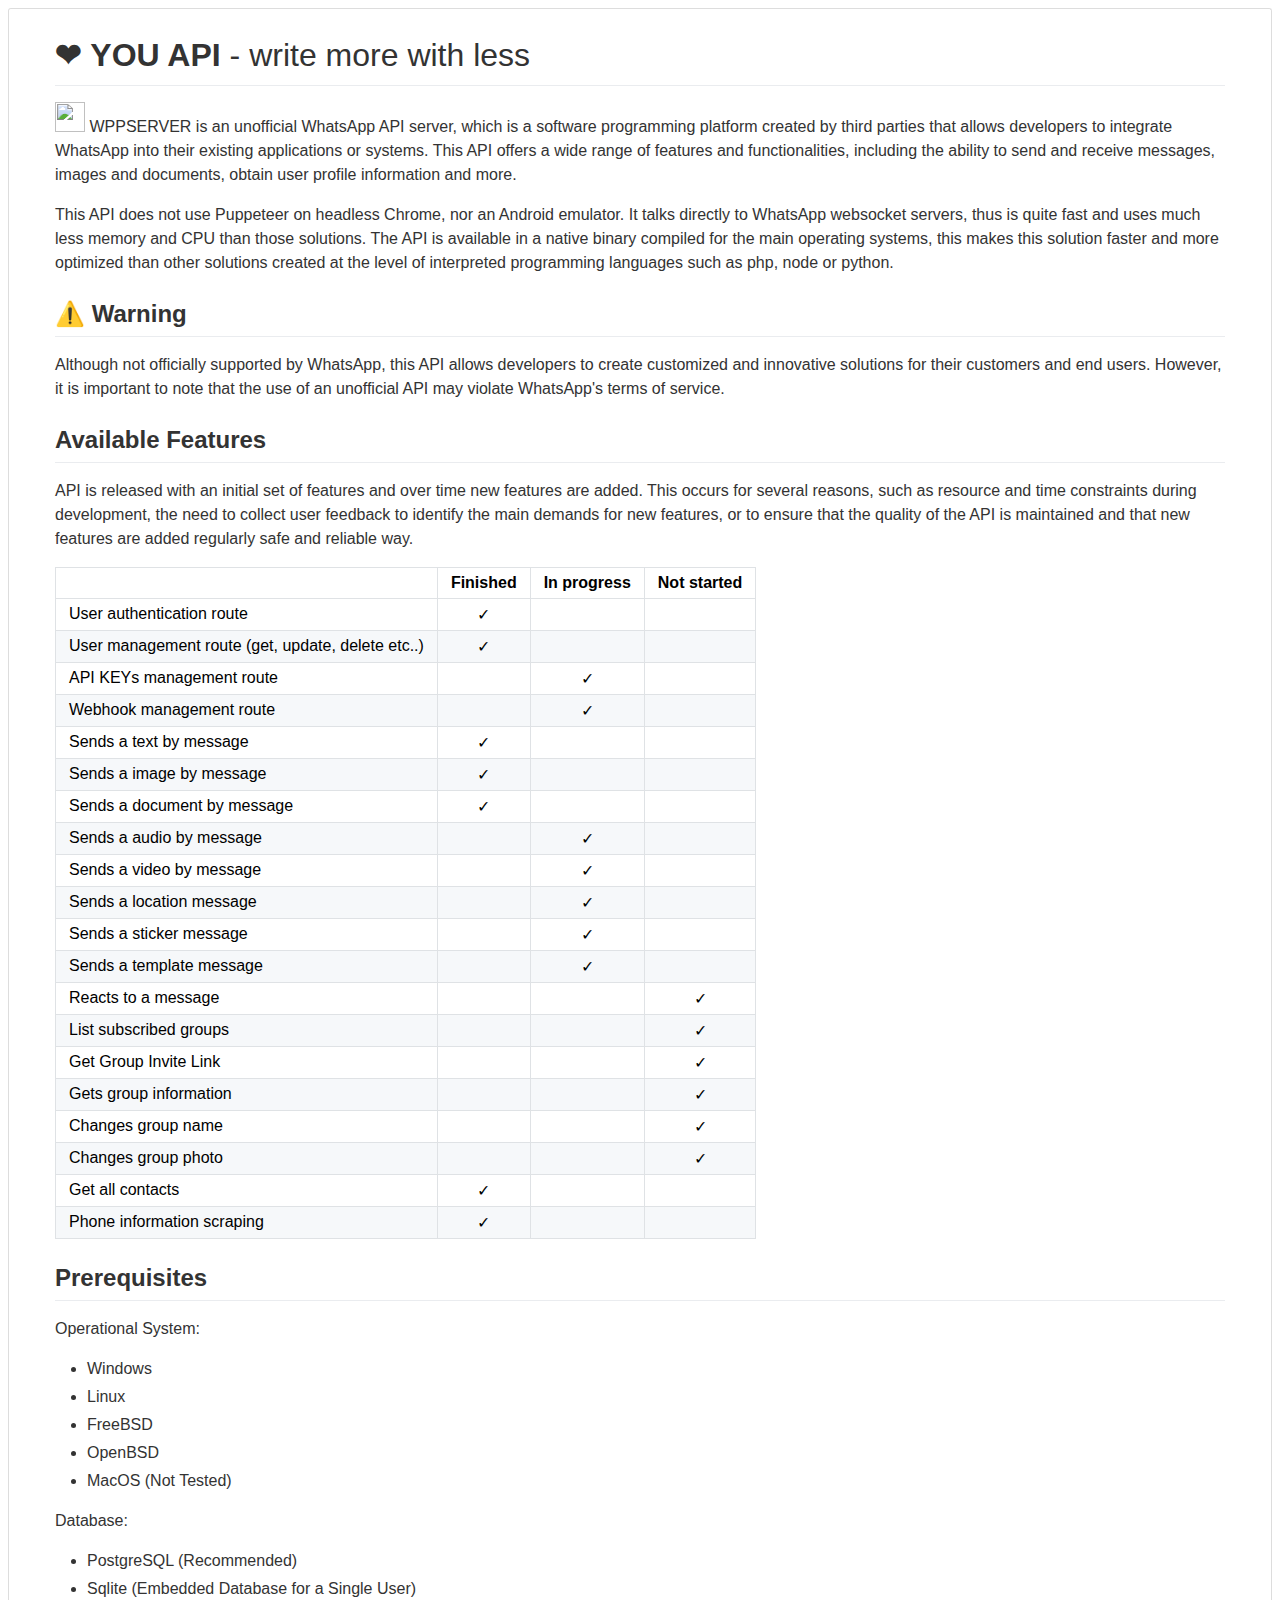
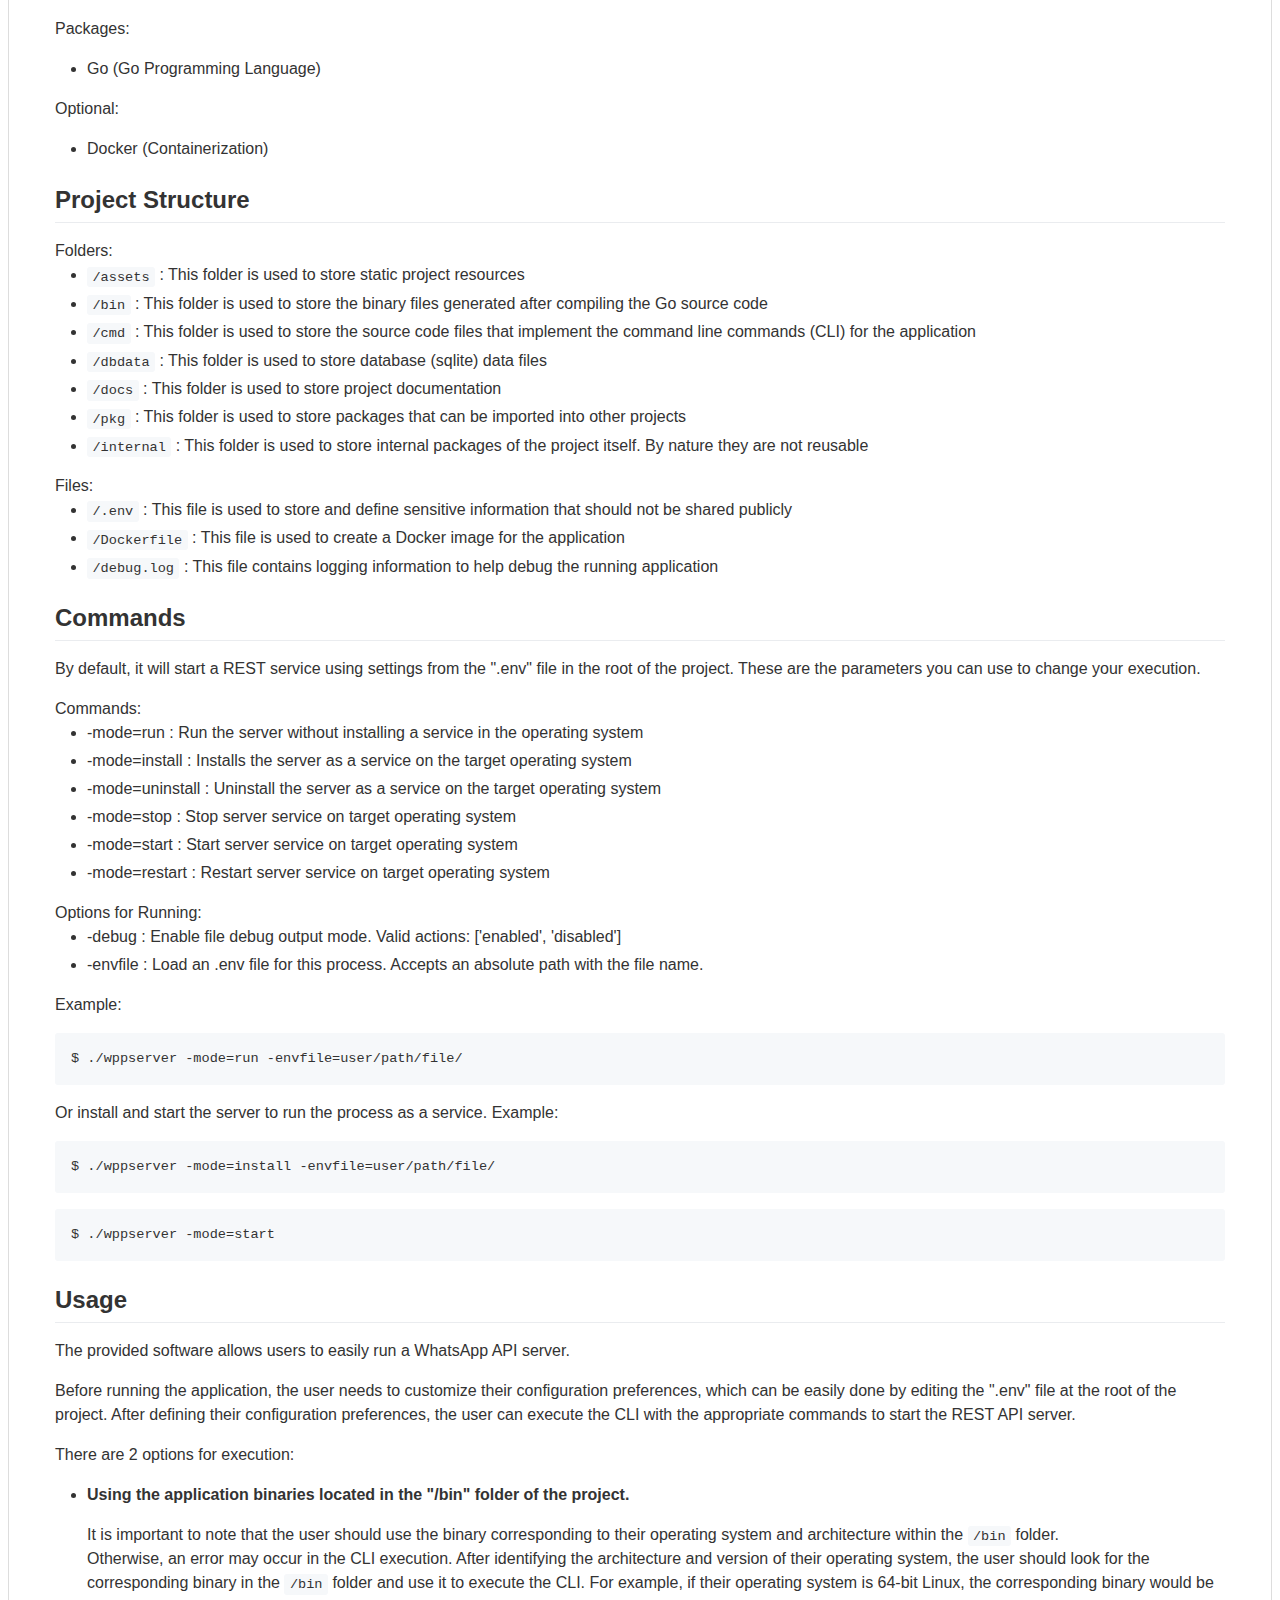
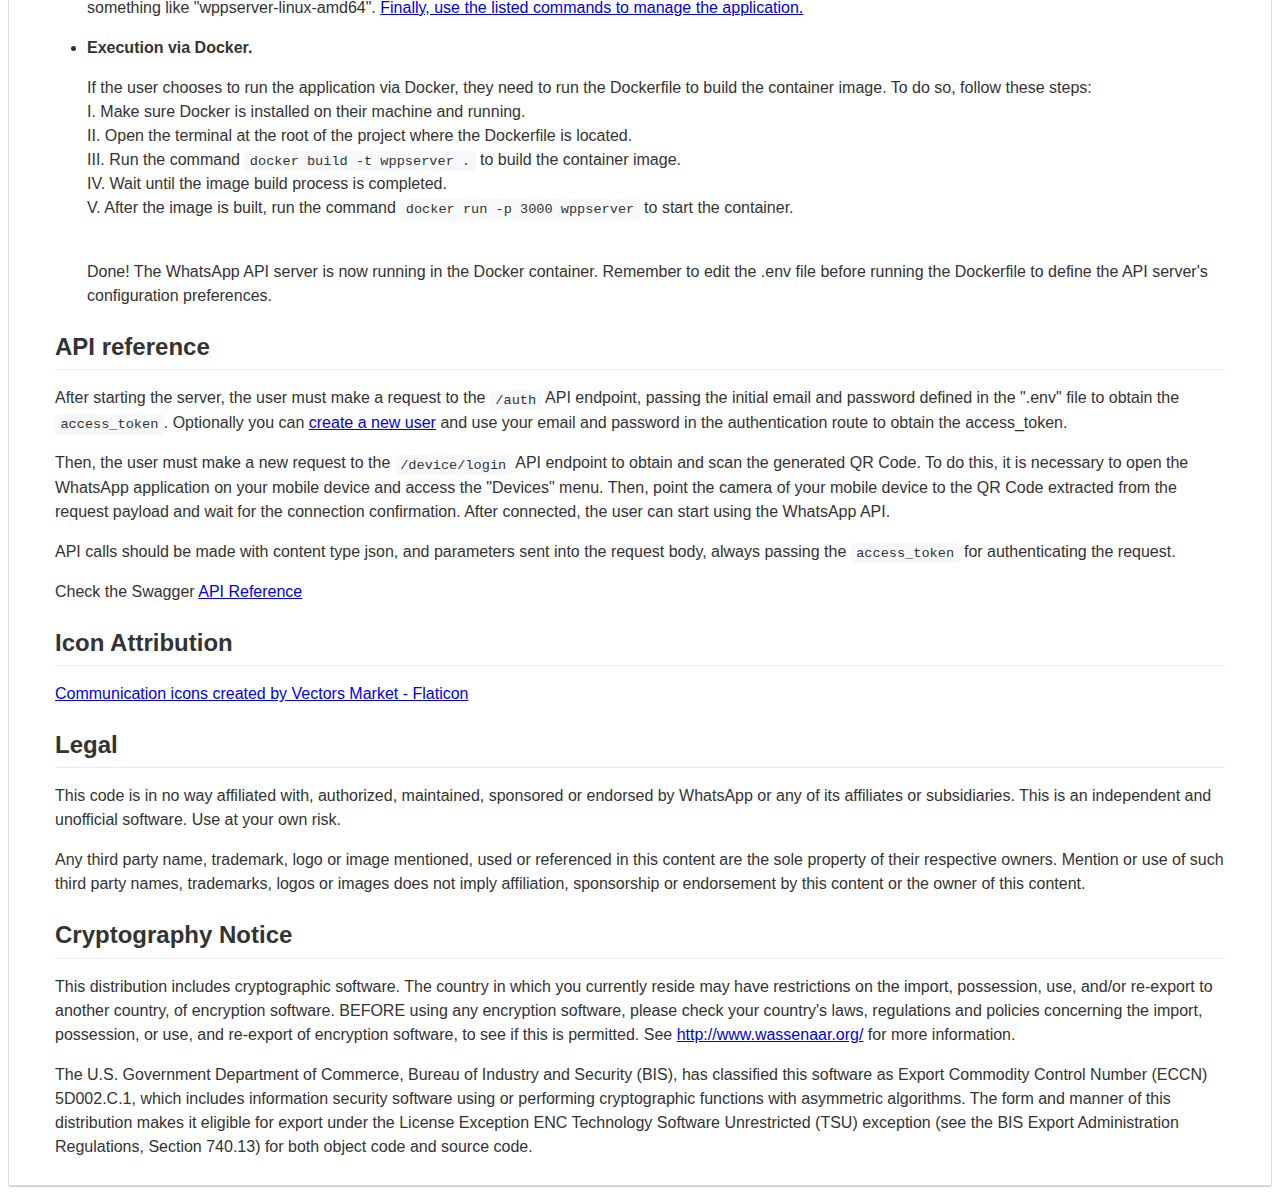
==== commit f14094e7: "update docs spec" ====
--- a/docs/index.html
+++ b/docs/index.html
@@ -256,7 +256,7 @@
 							<h2 id="user-content-api-reference">
 								<a aria-hidden="true" class="anchor" href="#user-content-api-reference" id="user-content-api-reference" name="user-content-api-reference"><span aria-hidden="true" class="octicon octicon-link"></span></a>API reference
 							</h2>
-							<p>After starting the server, the user must make a request to the <code>/auth</code> API endpoint, passing the initial email and password defined in the ".env" file to obtain the <code>access_token</code>.</p>
+							<p>After starting the server, the user must make a request to the <code>/auth</code> API endpoint, passing the initial email and password defined in the ".env" file to obtain the <code>access_token</code>. Optionally you can <a target="_blank" href="./api/#/User/post_user">create a new user</a> and use your email and password in the authentication route to obtain the access_token.</p>
 							<p>Then, the user must make a new request to the <code>/device/login</code> API endpoint to obtain and scan the generated QR Code. To do this, it is necessary to open the WhatsApp application on your mobile device and access the "Devices" menu. Then, point the camera of your mobile device to the QR Code extracted from the request payload and wait for the connection confirmation. After connected, the user can start using the WhatsApp API.</p>
 							<p>API calls should be made with content type json, and parameters sent into the
 								request body, always passing the <code>access_token</code> for authenticating the request.
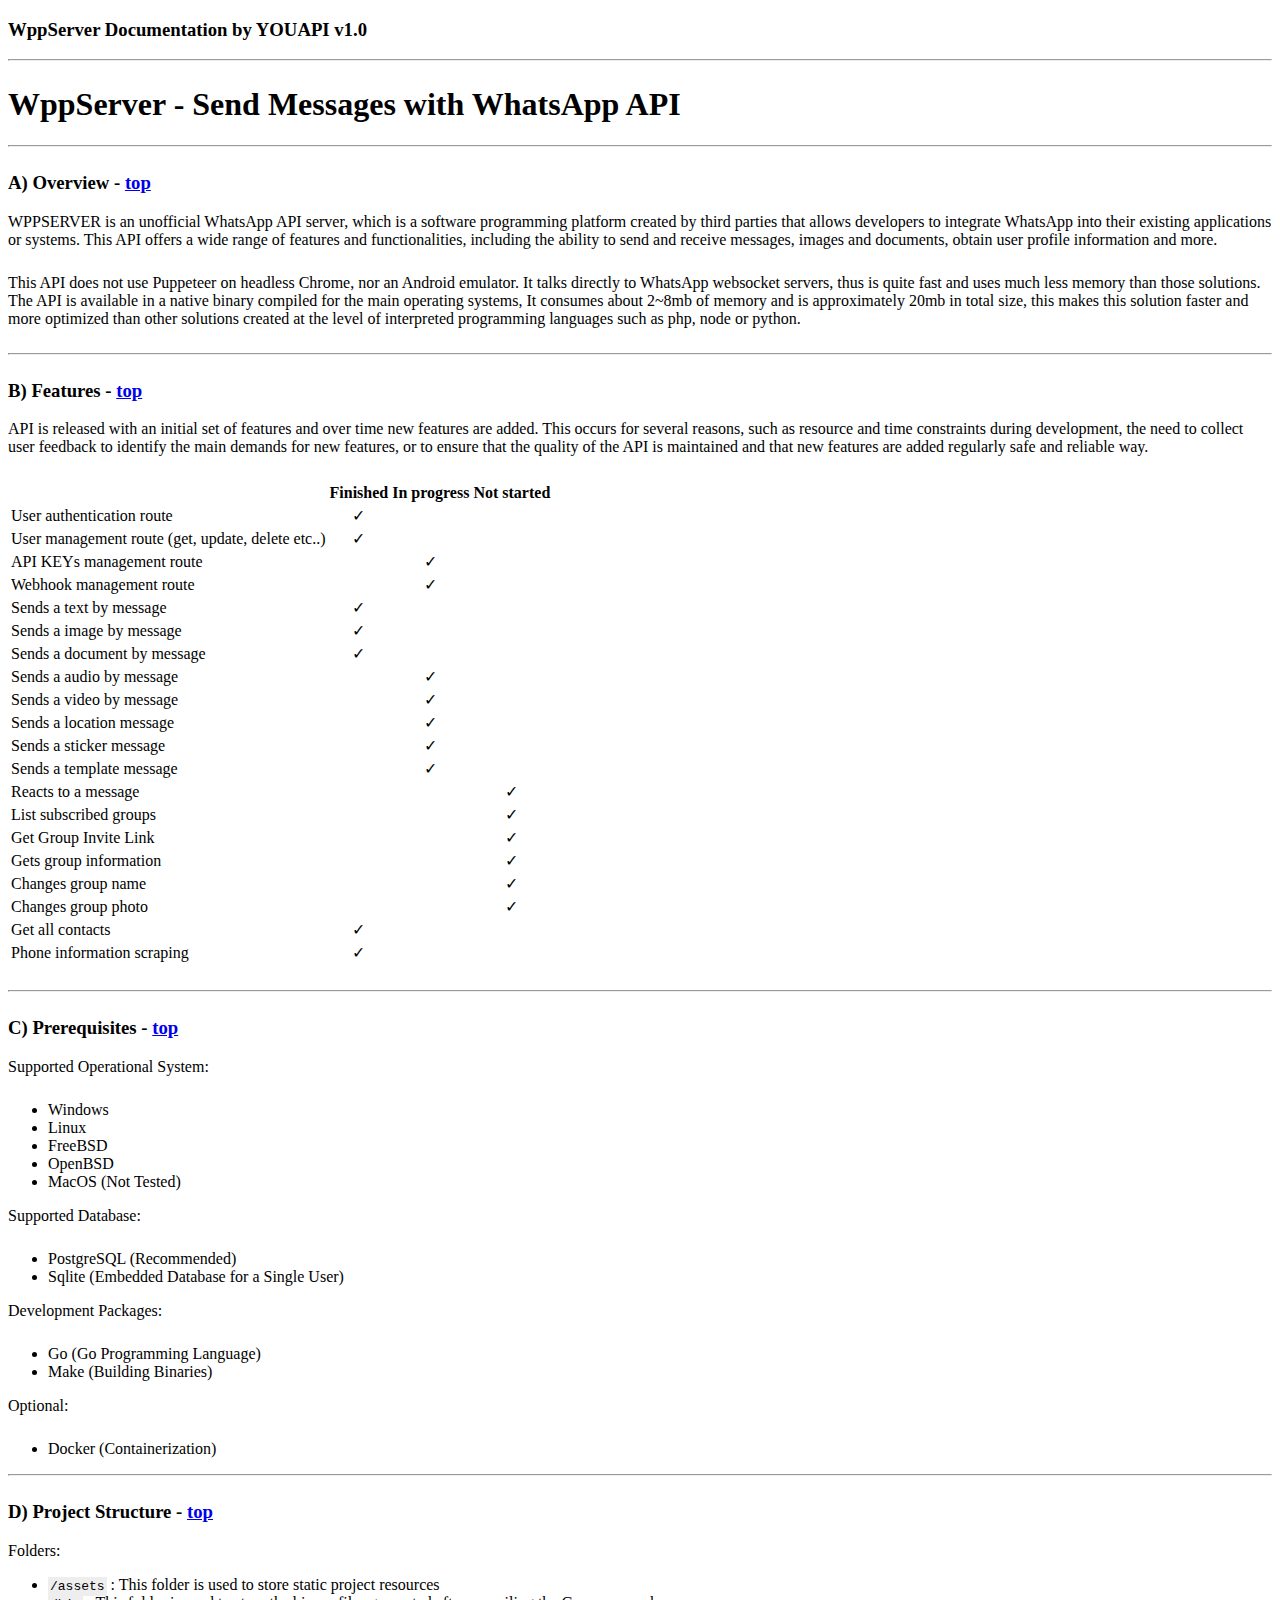
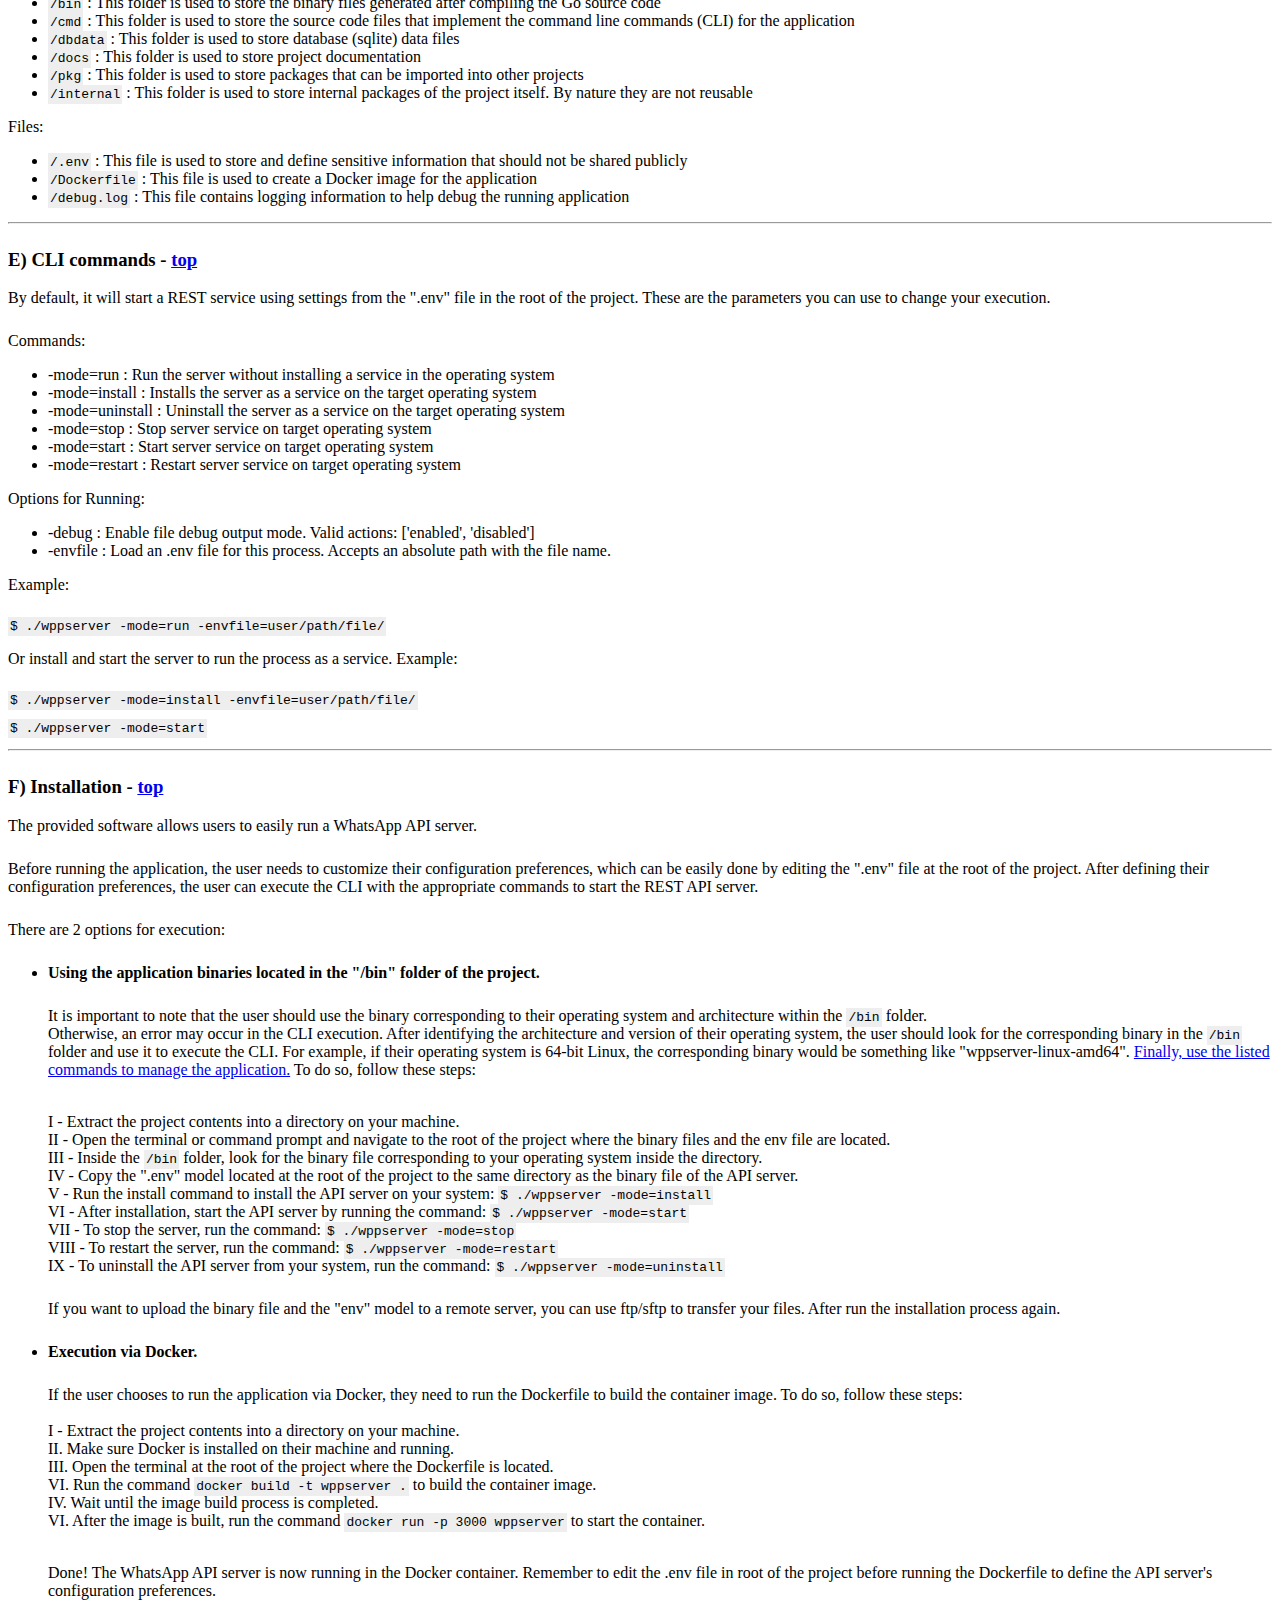
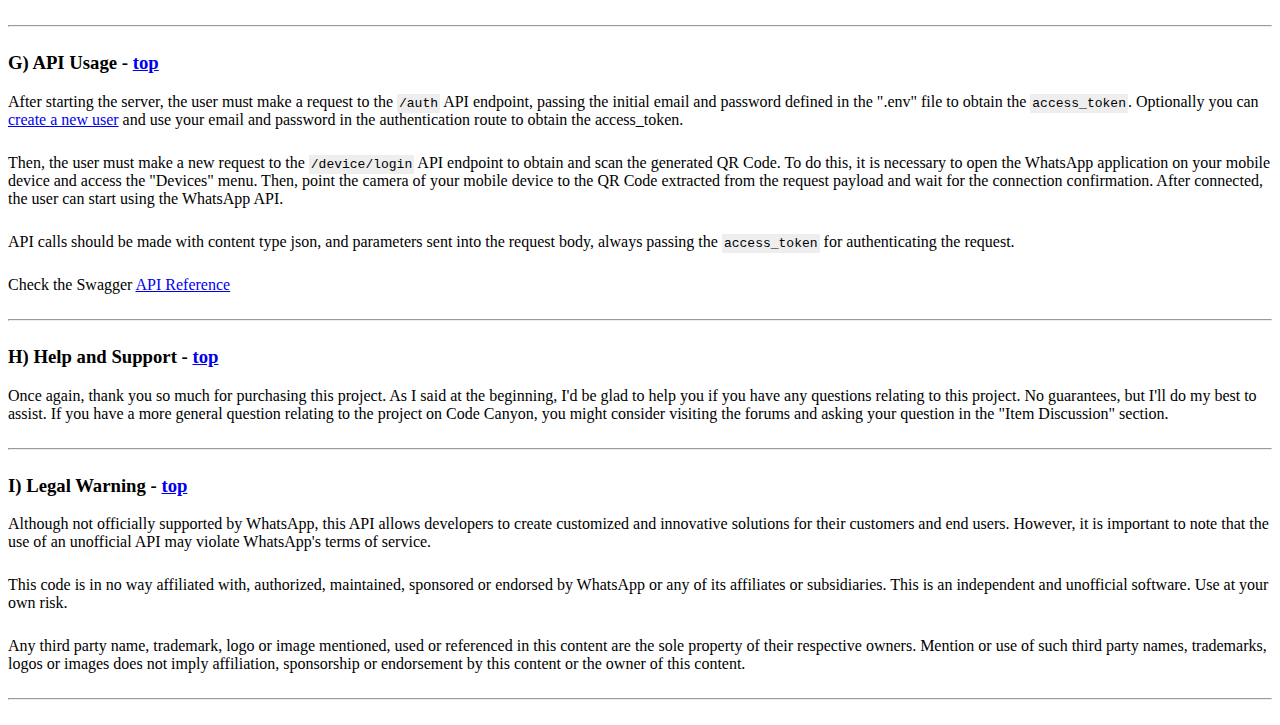
==== commit fb876095: "improve instructions for use" ====
--- a/docs/index.html
+++ b/docs/index.html
@@ -1,37 +1,40 @@
-<html>
-<body>
-<!-- ?xml version='1.0' encoding='UTF-8'? -->
-<link href="./files/css/github-md.css" rel="stylesheet"/>
-<link rel="icon" type="image/x-icon" href="./files/img/favicon.ico">
-<meta charset="utf-8" content="text/html"/>
-<div class="gist">
-	<style class="formula-style">
-		svg.gh-md-to-html-formula {
-		fill: black;
+<!DOCTYPE HTML PUBLIC "-//W3C//DTD HTML 4.01//EN" "http://www.w3.org/TR/html4/strict.dtd">
+<head lang="en">
+	<meta http-equiv="content-type" content="text/html;charset=utf-8">
+	<title>Template Documentation Template</title>
+	<!-- Framework CSS -->
+	<link rel="stylesheet" href="assets/blueprint-css/screen.css" type="text/css" media="screen, projection">
+	<link rel="stylesheet" href="assets/blueprint-css/print.css" type="text/css" media="print">
+	<!--[if lt IE 8]><link rel="stylesheet" href="assets/blueprint-css/ie.css" type="text/css" media="screen, projection"><![endif]-->
+	<link rel="stylesheet" href="assets/blueprint-css/plugins/fancy-type/screen.css" type="text/css" media="screen, projection">
+	<style type="text/css" media="screen">
+		p, table, hr, .box { margin-bottom:25px; }
+		.box p { margin-bottom:10px; }
+		code {
+			background-color: #eee;
+			padding: 2px;
 		}
 	</style>
-	<div class="gist-file">
-		<!-- This is the class that is responsible for the boxing! -->
-		<div class="gist-data">
-			<div class="js-gist-file-update-container js-task-list-container file-box">
-				<div class="file" id="user-content-article-README">
-					<div class="Box-body readme blob js-code-block-container p-5 p-xl-6" id="user-content-file-docker-image-pull-md-readme" style="margin-left: 40px; margin-right: 40px; margin-top: 20px; margin-bottom: 20px">
-						<article class="markdown-body entry-content container-lg" itemprop="text">
-							<h1 id="user-content-wppserver" style="font-weight: 800;">
-								<a aria-hidden="true" class="anchor" href="#user-content-wppserver" id="user-content-wppserver" name="user-content-wppserver"><span aria-hidden="true" class="octicon octicon-link"></span></a>❤ YOU API <span style="font-weight: 300;"> - write more with less</span>
-							</h1>
-							<p><a href="./files/img/favicon.ico" rel="noopener noreferrer" target="_blank"><img src="./files/img/favicon.ico" style="max-width:100%; max-height: 512px;" width="30"/></a> WPPSERVER is an unofficial WhatsApp API server, which is a software programming platform created by third parties that allows developers to integrate WhatsApp into their existing applications or systems. This API offers a wide range of features and functionalities, including the ability to send and receive messages, images and documents, obtain user profile information and more.
-							</p>
-							<p>This API does not use Puppeteer on headless Chrome, nor an Android emulator. It talks directly to WhatsApp websocket servers, thus is quite fast and uses much less memory and CPU than those solutions. The API is available in a native binary compiled for the main operating systems, this makes this solution faster and more optimized than other solutions created at the level of interpreted programming languages such as php, node or python.
-							</p>
-							<h2 id="user-content-ezf3weaa2uhg9u52fwkic-warning">
-								<a aria-hidden="true" class="anchor" href="#user-content-ezf3weaa2uhg9u52fwkic-warning" id="user-content-ezf3weaa2uhg9u52fwkic-warning" name="user-content-ezf3weaa2uhg9u52fwkic-warning"><span aria-hidden="true" class="octicon octicon-link"></span></a>⚠️ Warning
-							</h2>
-							<p>Although not officially supported by WhatsApp, this API allows developers to create customized and innovative solutions for their customers and end users. However, it is important to note that the use of an unofficial API may violate WhatsApp's terms of service.</p>
-							<h2 id="user-content-available-endpoints">
-								<a aria-hidden="true" class="anchor" href="#user-content-available-endpoints" id="user-content-available-endpoints" name="user-content-available-endpoints"><span aria-hidden="true" class="octicon octicon-link"></span></a>Available Features
-							</h2>
-							<p>API is released with an initial set of features and over time new features are added. This occurs for several reasons, such as resource and time constraints during development, the need to collect user feedback to identify the main demands for new features, or to ensure that the quality of the API is maintained and that new features are added regularly safe and reliable way.</p>
+</head>
+
+
+<body>
+	<div class="container">
+	
+		<h3 class="center alt">WppServer Documentation by YOUAPI v1.0</h3>
+		
+		<hr>
+		
+		<h1 class="center">WppServer - Send Messages with WhatsApp API</h1>
+		
+		<hr>
+		
+		<h3 id="overview"><strong>A) Overview</strong> - <a href="#toc">top</a></h3>
+		<p>WPPSERVER is an unofficial WhatsApp API server, which is a software programming platform created by third parties that allows developers to integrate WhatsApp into their existing applications or systems. This API offers a wide range of features and functionalities, including the ability to send and receive messages, images and documents, obtain user profile information and more.</p>
+		<p>This API does not use Puppeteer on headless Chrome, nor an Android emulator. It talks directly to WhatsApp websocket servers, thus is quite fast and uses much less memory than those solutions. The API is available in a native binary compiled for the main operating systems, It consumes about 2~8mb of memory and is approximately 20mb in total size, this makes this solution faster and more optimized than other solutions created at the level of interpreted programming languages such as php, node or python.</p>
+		<hr>
+		<h3 id="features"><strong>B) Features</strong> - <a href="#toc">top</a></h3>
+		<p>API is released with an initial set of features and over time new features are added. This occurs for several reasons, such as resource and time constraints during development, the need to collect user feedback to identify the main demands for new features, or to ensure that the quality of the API is maintained and that new features are added regularly safe and reliable way.</p>
 							<table>
 								<thead>
 								<tr>
@@ -161,10 +164,10 @@
 								</tr>
 								<tbody>
 							</table>
-							<h2 id="user-content-prerequisites">
-								<a aria-hidden="true" class="anchor" href="#user-content-prerequisites" id="user-content-prerequisites" name="user-content-prerequisites"><span aria-hidden="true" class="octicon octicon-link"></span></a>Prerequisites
-							</h2>
-							<p>Operational System:</p>
+		<hr>
+		
+		<h3 id="prerequisites"><strong>C) Prerequisites</strong> - <a href="#toc">top</a></h3>
+							<p>Supported Operational System:</p>
 							<ul>
 								<li>Windows</li>
 								<li>Linux</li>
@@ -172,24 +175,24 @@
 								<li>OpenBSD</li>
 								<li>MacOS (Not Tested)</li>
 							</ul>
-							<p>Database:</p>
+							<p>Supported Database:</p>
 							<ul>
 								<li>PostgreSQL (Recommended)</li>
 								<li>Sqlite (Embedded Database for a Single User)</li>
 							</ul>
-							<p>Packages:</p>
+							<p>Development Packages:</p>
 							<ul>
 								<li>Go (Go Programming Language)</li>
+								<li>Make (Building Binaries)</li>
 							</ul>
 							<p>Optional:</p>
 							<ul>
 								<li>Docker (Containerization)</li>
 							</ul>
-
-							<h2 id="user-content-structure">
-								<a aria-hidden="true" class="anchor" href="#user-content-structure" id="user-content-structure" name="user-content-structure"><span aria-hidden="true" class="octicon octicon-link"></span></a>Project Structure
-							</h2>
-							Folders:
+		<hr>
+		
+		<h3 id="structure"><strong>D) Project Structure</strong> - <a href="#toc">top</a></h3>
+									Folders:
 							<ul>
 								<li><code>/assets</code> : This folder is used to store static project resources</li>
 								<li><code>/bin</code> : This folder is used to store the binary files generated after compiling the Go source code</li>
@@ -206,14 +209,11 @@
 								<li><code>/Dockerfile</code> : This file is used to create a Docker image for the application</li>
 								<li><code>/debug.log</code> : This file contains logging information to help debug the running application</li>
 							</ul>
-							
-							<h2 id="user-content-run">
-								<a aria-hidden="true" class="anchor" href="#user-content-run" id="user-content-run" name="user-content-run"><span aria-hidden="true" class="octicon octicon-link"></span></a>Commands
-							</h2>
-							<p>By default, it will start a REST service using settings from the ".env" file in the root of the project.
-								These are the parameters you can use to change your execution.
-							</p>
-							Commands:
+		<hr class="space">
+		
+		<h3 id="commands"><strong>E) CLI commands</strong> - <a href="#toc">top</a></h3>
+		<p>By default, it will start a REST service using settings from the ".env" file in the root of the project. These are the parameters you can use to change your execution.</p>
+Commands:
 							<ul>
 								<li>-mode=run : Run the server without installing a service in the operating system</li>
 								<li>-mode=install : Installs the server as a service on the target operating system</li>
@@ -223,7 +223,7 @@
 								<li>-mode=start : Start server service on target operating system</li>
 								<li>-mode=restart : Restart server service on target operating system</li>
 							</ul>
-							Options for Running:
+Options for Running:
 							<ul>
 								<li>-debug : Enable file debug output mode. Valid actions: ['enabled', 'disabled']</li>
 								<li>-envfile : Load an .env file for this process. Accepts an absolute path with the file name.</li>
@@ -232,46 +232,70 @@
 							<p>Or install and start the server to run the process as a service. Example:</p>
 							<pre><code>$ ./wppserver -mode=install -envfile=user/path/file/</code></pre>
 							<pre><code>$ ./wppserver -mode=start</code></pre>
-							<h2 id="user-content-usage">
-								<a aria-hidden="true" class="anchor" href="#user-content-usage" id="user-content-usage" name="user-content-usage"><span aria-hidden="true" class="octicon octicon-link"></span></a>Usage
-							</h2>
-							<p>The provided software allows users to easily run a WhatsApp API server.</p>
-							<p>Before running the application, the user needs to customize their configuration preferences, which can be easily done by editing the ".env" file at the root of the project. After defining their configuration preferences, the user can execute the CLI with the appropriate commands to start the REST API server.</p>
-							<p>There are 2 options for execution:</p>
-							<ul>
+		<hr class="space">
+
+		<h3 id="installation"><strong>F) Installation</strong> - <a href="#toc">top</a></h3>
+		<p>The provided software allows users to easily run a WhatsApp API server.</p>
+		<p>Before running the application, the user needs to customize their configuration preferences, which can be easily done by editing the ".env" file at the root of the project. After defining their configuration preferences, the user can execute the CLI with the appropriate commands to start the REST API server.</p>
+		<p>There are 2 options for execution:</p>
+		<ul>
 								<li><p><strong>Using the application binaries located in the "/bin" folder of the project.</strong></p>
-								It is important to note that the user should use the binary corresponding to their operating system and architecture within the <code>/bin</code> folder. </br> Otherwise, an error may occur in the CLI execution. After identifying the architecture and version of their operating system, the user should look for the corresponding binary in the <code>/bin</code> folder and use it to execute the CLI. For example, if their operating system is 64-bit Linux, the corresponding binary would be something like "wppserver-linux-amd64". <a href="#user-content-run">Finally, use the listed commands to manage the application.</a></li>
+								It is important to note that the user should use the binary corresponding to their operating system and architecture within the <code>/bin</code> folder. </br> Otherwise, an error may occur in the CLI execution. After identifying the architecture and version of their operating system, the user should look for the corresponding binary in the <code>/bin</code> folder and use it to execute the CLI. For example, if their operating system is 64-bit Linux, the corresponding binary would be something like "wppserver-linux-amd64". <a href="#commands">Finally, use the listed commands to manage the application.</a> To do so, follow these steps: 
+								<br><br>
+								<p>								
+I - Extract the project contents into a directory on your machine.<br>
+II - Open the terminal or command prompt and navigate to the root of the project where the binary files and the env file are located.<br>
+III - Inside the <code>/bin</code> folder, look for the binary file corresponding to your operating system inside the directory.<br>
+IV - Copy the ".env" model located at the root of the project to the same directory as the binary file of the API server.<br>
+V - Run the install command to install the API server on your system:
+<code>$ ./wppserver -mode=install</code> <br>
+VI - After installation, start the API server by running the command:
+<code>$ ./wppserver -mode=start</code> <br>
+VII - To stop the server, run the command:
+<code>$ ./wppserver -mode=stop</code> <br>
+VIII - To restart the server, run the command:
+<code>$ ./wppserver -mode=restart</code> <br>
+IX - To uninstall the API server from your system, run the command:
+<code>$ ./wppserver -mode=uninstall</code> <br>
+
+<p>If you want to upload the binary file and the "env" model to a remote server, you can use ftp/sftp to transfer your files. After run the installation process again.</p>
+								</p>
+								
+								</li>
 								<li><p><strong>Execution via Docker.</strong></p>
-								If the user chooses to run the application via Docker, they need to run the Dockerfile to build the container image. To do so, follow these steps: </br> 
-								I. Make sure Docker is installed on their machine and running.</br>
-								II. Open the terminal at the root of the project where the Dockerfile is located.</br>
-								III. Run the command <code>docker build -t wppserver .</code> to build the container image.</br>
+								If the user chooses to run the application via Docker, they need to run the Dockerfile to build the container image. To do so, follow these steps: </br></br> 
+								I - Extract the project contents into a directory on your machine. <br>
+								II. Make sure Docker is installed on their machine and running.</br>
+								III. Open the terminal at the root of the project where the Dockerfile is located.</br>
+								VI. Run the command <code>docker build -t wppserver .</code> to build the container image.</br>
 								IV. Wait until the image build process is completed.</br>
-								V. After the image is built, run the command <code>docker run -p 3000 wppserver</code> to start the container.</br>
+								VI. After the image is built, run the command <code>docker run -p 3000 wppserver</code> to start the container.</br>
 								<br>
 								<p>Done! The WhatsApp API server is now running in the Docker container.
-								Remember to edit the .env file before running the Dockerfile to define the API server's configuration preferences.</p>
+								Remember to edit the .env file in root of the project before running the Dockerfile to define the API server's configuration preferences.</p>
 								</li>
 							</ul>
-							<h2 id="user-content-api-reference">
-								<a aria-hidden="true" class="anchor" href="#user-content-api-reference" id="user-content-api-reference" name="user-content-api-reference"><span aria-hidden="true" class="octicon octicon-link"></span></a>API reference
-							</h2>
-							<p>After starting the server, the user must make a request to the <code>/auth</code> API endpoint, passing the initial email and password defined in the ".env" file to obtain the <code>access_token</code>. Optionally you can <a target="_blank" href="./api/#/User/post_user">create a new user</a> and use your email and password in the authentication route to obtain the access_token.</p>
+							
+		<hr class="space">
+		
+		<h3 id="api"><strong>G) API Usage</strong> - <a href="#toc">top</a></h3>
+		<p>After starting the server, the user must make a request to the <code>/auth</code> API endpoint, passing the initial email and password defined in the ".env" file to obtain the <code>access_token</code>. Optionally you can <a target="_blank" href="./api/#/User/post_user">create a new user</a> and use your email and password in the authentication route to obtain the access_token.</p>
 							<p>Then, the user must make a new request to the <code>/device/login</code> API endpoint to obtain and scan the generated QR Code. To do this, it is necessary to open the WhatsApp application on your mobile device and access the "Devices" menu. Then, point the camera of your mobile device to the QR Code extracted from the request payload and wait for the connection confirmation. After connected, the user can start using the WhatsApp API.</p>
 							<p>API calls should be made with content type json, and parameters sent into the
 								request body, always passing the <code>access_token</code> for authenticating the request.
 							</p>
-							<p>Check the Swagger <a target="black" href="./api/index.html">API Reference</a></p>
-							<h2 id="user-content-icon-attribution">
-								<a aria-hidden="true" class="anchor" href="#user-content-icon-attribution" id="user-content-icon-attribution" name="user-content-icon-attribution"><span aria-hidden="true" class="octicon octicon-link"></span></a>Icon Attribution
-							</h2>
-							<p><a href="https://www.flaticon.com/free-icons/communication" rel="nofollow">Communication icons created by Vectors Market -
-								Flaticon</a>
-							</p>
-							<h2 id="user-content-legal">
-								<a aria-hidden="true" class="anchor" href="#user-content-legal" id="user-content-legal" name="user-content-legal"><span aria-hidden="true" class="octicon octicon-link"></span></a>Legal
-							</h2>
-							<p>This code is in no way affiliated with, authorized, maintained, sponsored or
+		<p>Check the Swagger <a target="black" href="./api/index.html">API Reference</a></p>
+		<hr class="space">
+		
+		<h3 id="support"><strong>H) Help and Support</strong> - <a href="#toc">top</a></h3>
+		<p>Once again, thank you so much for purchasing this project. As I said at the beginning, I'd be glad to help you if you have any questions relating to this project. No guarantees, but I'll do my best to assist. If you have a more general question relating to the project on Code Canyon, you might consider visiting the forums and asking your question in the "Item Discussion" section.</p>
+		<hr class="space">
+		
+		<h3 id="legal"><strong>I) Legal Warning</strong> - <a href="#toc">top</a></h3>
+		<p>Although not officially supported by WhatsApp, this API allows developers to create customized and innovative solutions for their customers and end users. However, it is important to note that the use of an unofficial API may violate WhatsApp's terms of service.
+
+</p>
+		<p>This code is in no way affiliated with, authorized, maintained, sponsored or
 								endorsed by WhatsApp or any of its affiliates or subsidiaries. This is an
 								independent and unofficial software. Use at your own risk.
 							</p>
@@ -279,30 +303,8 @@
 							Any third party name, trademark, logo or image mentioned, used or referenced in this content are the sole property of their respective owners. 
 							Mention or use of such third party names, trademarks, logos or images does not imply affiliation, sponsorship or endorsement by this content or the owner of this content.
 							</p>
-							<h2 id="user-content-cryptography-notice">
-								<a aria-hidden="true" class="anchor" href="#user-content-cryptography-notice" id="user-content-cryptography-notice" name="user-content-cryptography-notice"><span aria-hidden="true" class="octicon octicon-link"></span></a>Cryptography Notice
-							</h2>
-							<p>This distribution includes cryptographic software. The country in which you
-								currently reside may have restrictions on the import, possession, use, and/or
-								re-export to another country, of encryption software. BEFORE using any
-								encryption software, please check your country's laws, regulations and policies
-								concerning the import, possession, or use, and re-export of encryption
-								software, to see if this is permitted. See
-								<a href="http://www.wassenaar.org/" rel="nofollow">http://www.wassenaar.org/</a> for more information.
-							</p>
-							<p>The U.S. Government Department of Commerce, Bureau of Industry and Security
-								(BIS), has classified this software as Export Commodity Control Number (ECCN)
-								5D002.C.1, which includes information security software using or performing
-								cryptographic functions with asymmetric algorithms. The form and manner of this
-								distribution makes it eligible for export under the License Exception ENC
-								Technology Software Unrestricted (TSU) exception (see the BIS Export
-								Administration Regulations, Section 740.13) for both object code and source
-								code.
-							</p>
-						</article>
-					</div>
-				</div>
-			</div>
-		</div>
-	</div>
-</div>+		<hr class="space">
+
+	</div><!-- end div .container -->
+</body>
+</html>